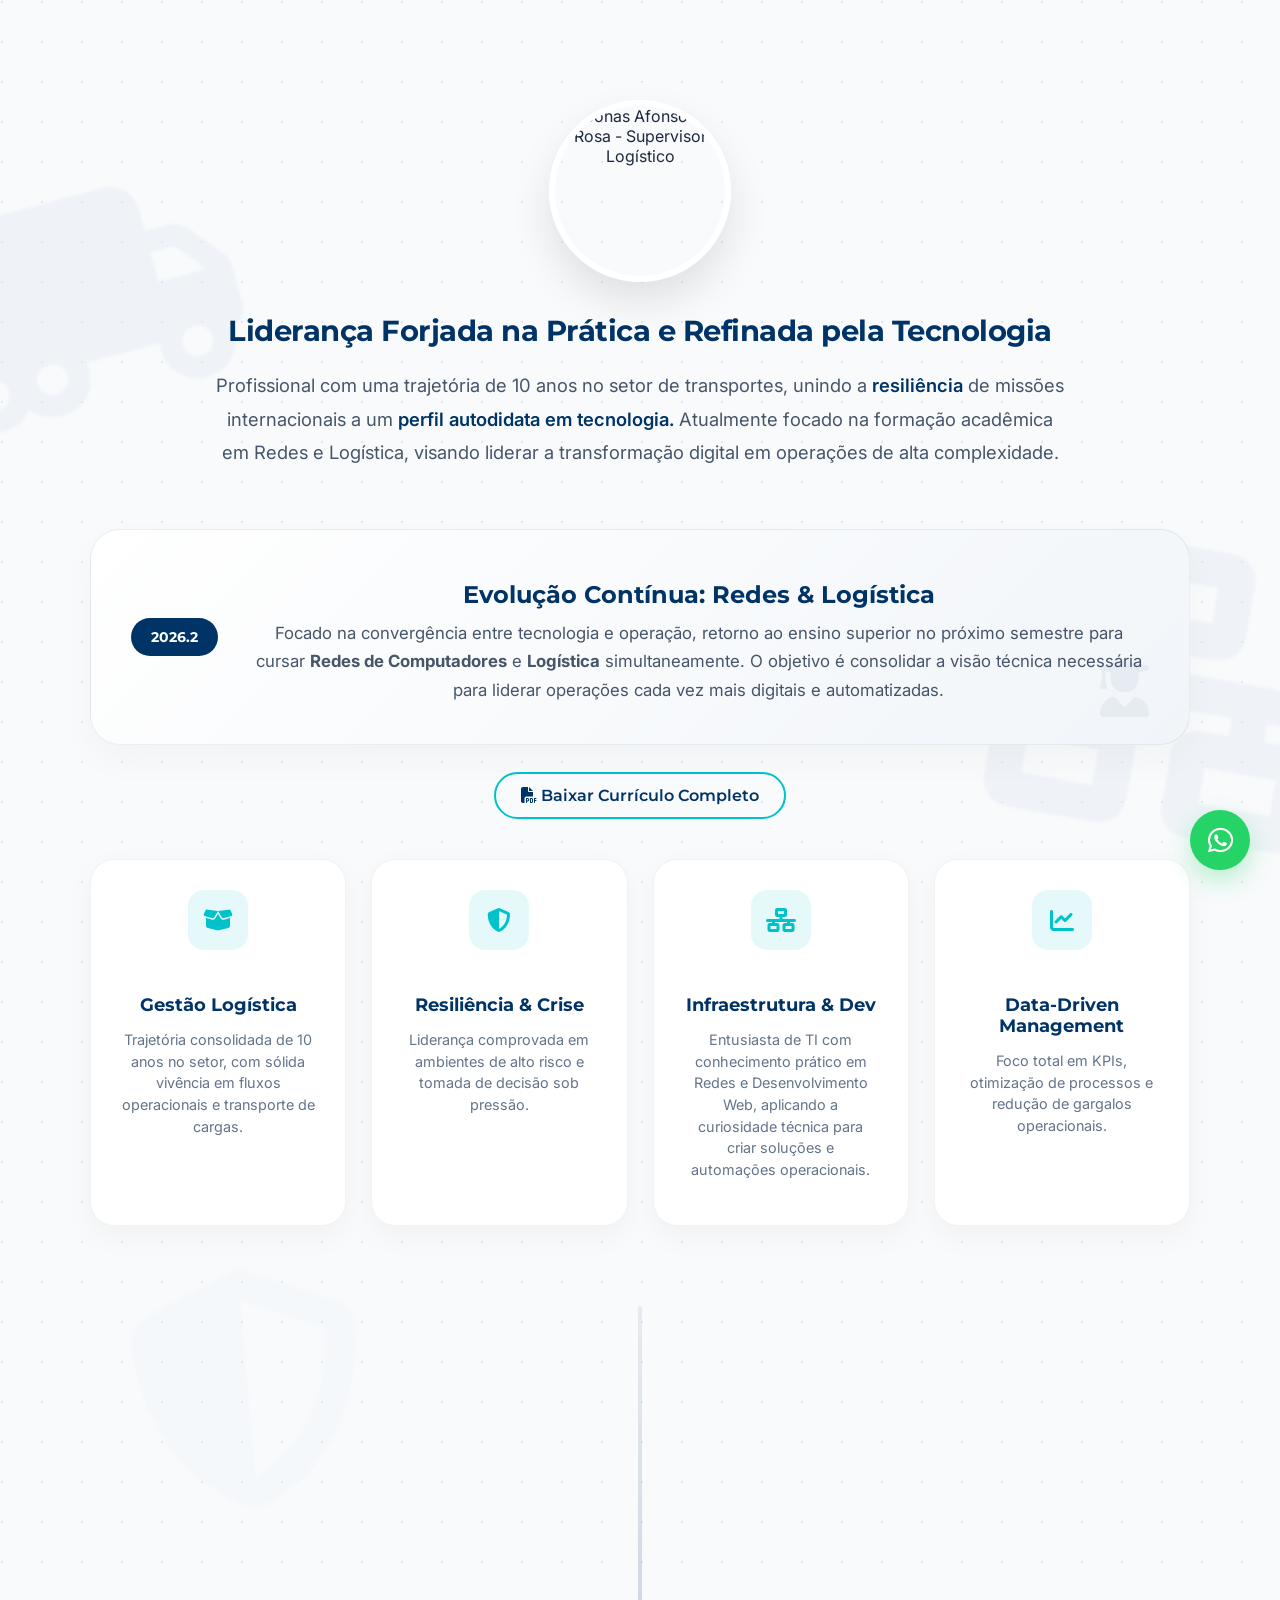
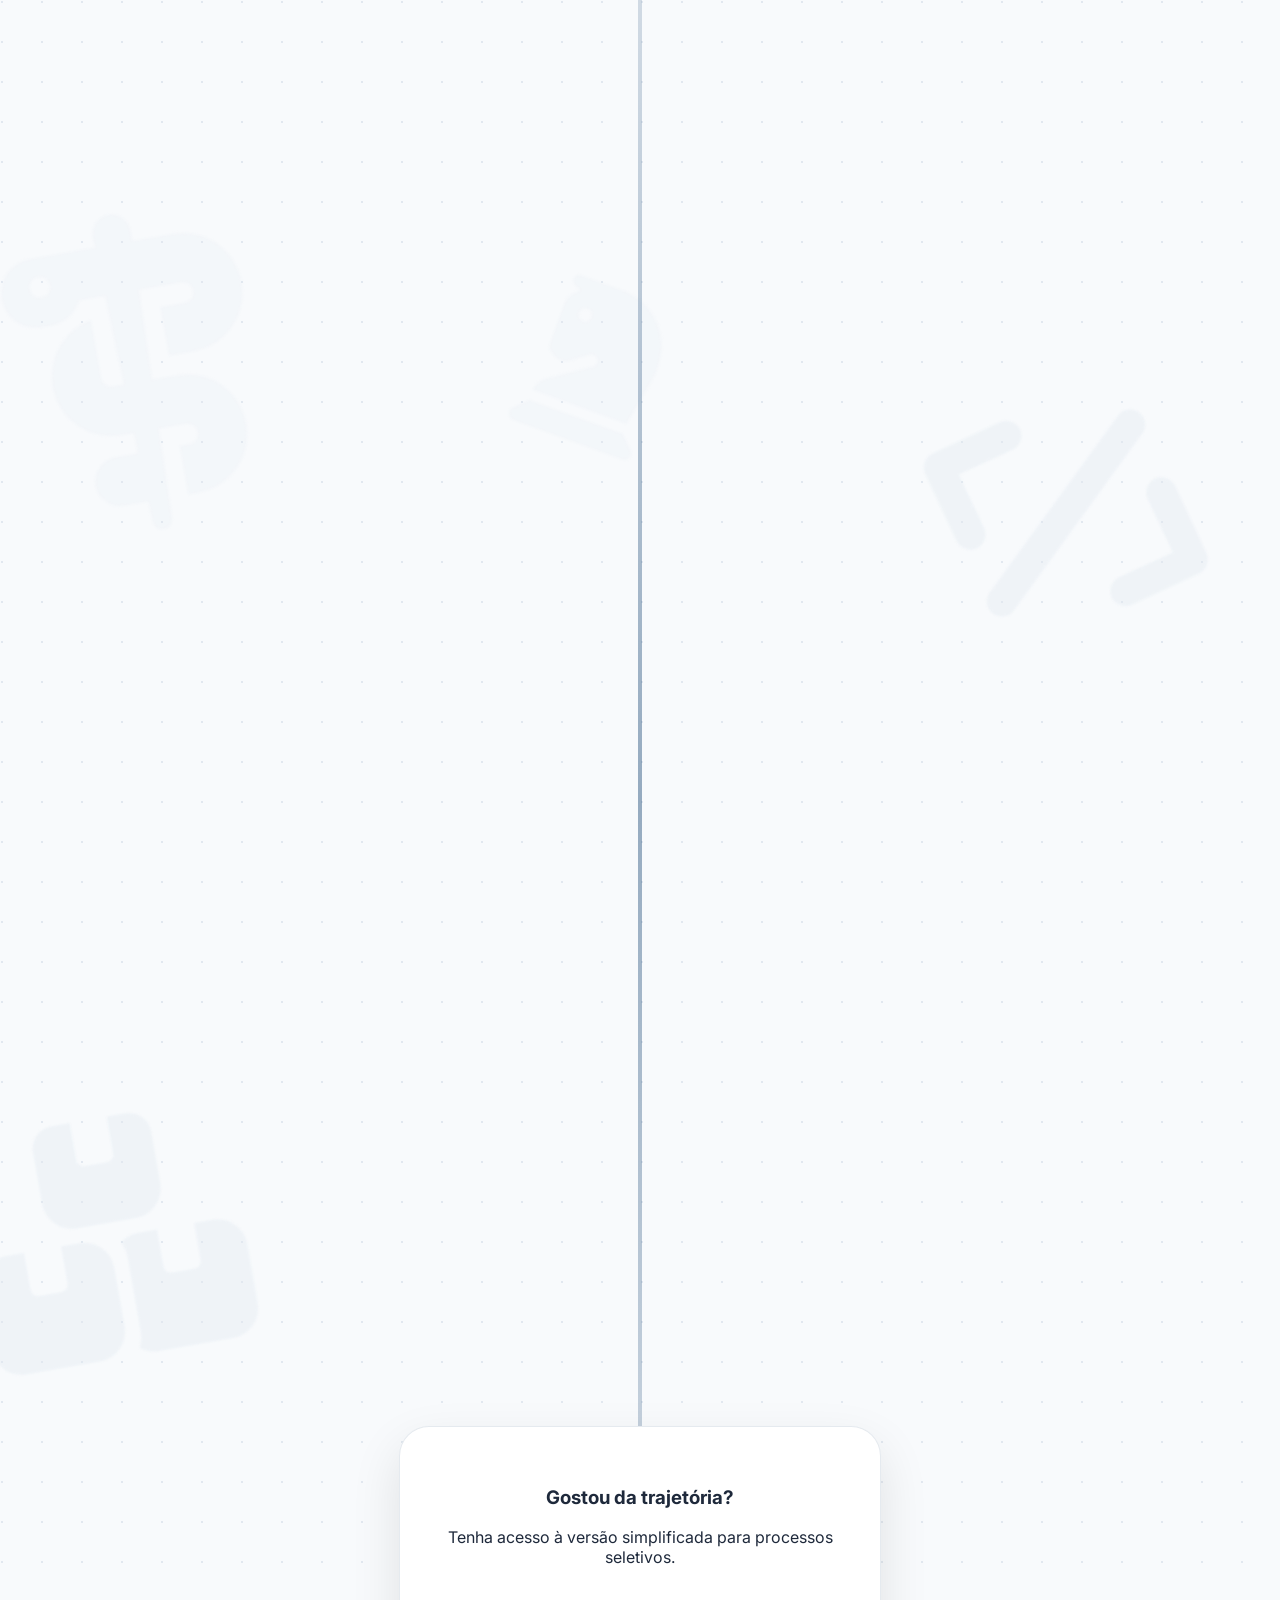
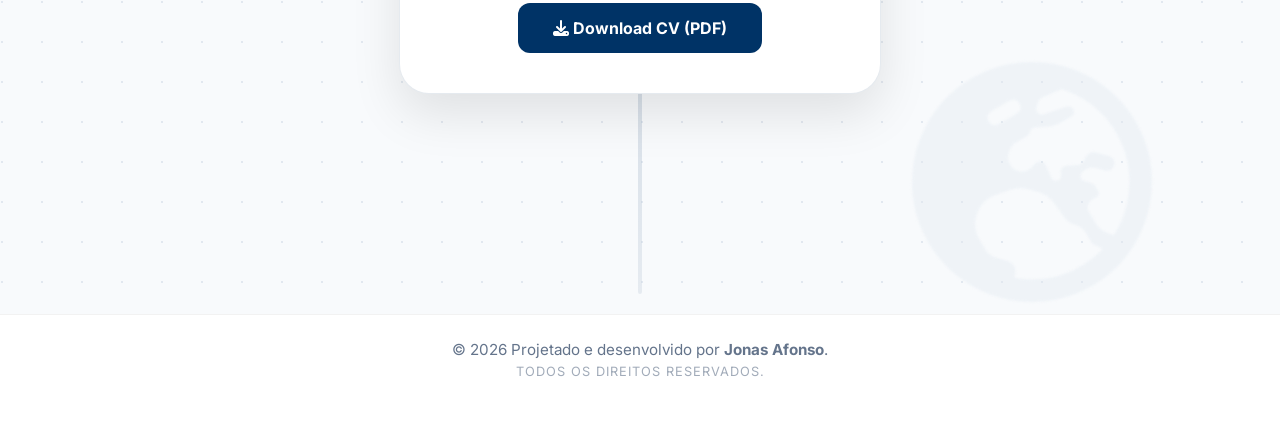
==== index.html @ b7427faa "Add files via upload" ====
<!doctype html>
<html lang="pt-br">
  <head>
    <meta charset="UTF-8" />
    <meta name="viewport" content="width=device-width, initial-scale=1.0" />
    <meta
      name="description"
      content="Jonas Afonso da Rosa - Supervisor Logístico com 10 anos de experiência, focado em tecnologia e resiliência operacional."
    />
    <meta
      name="keywords"
      content="Logística, Supervisor, Redes de Computadores, Resiliência, Santa Catarina"
    />

    <meta
      property="og:title"
      content="Jonas Afonso | Liderança & Estratégia Logística"
    />
    <meta
      property="og:description"
      content="Trajetória de 10 anos em operações complexas e tecnologia aplicada à logística."
    />
    <meta property="og:type" content="website" />
    <title>Jonas Afonso | Supervisor Logístico & Resiliência</title>

    <link rel="preconnect" href="https://fonts.googleapis.com" />
    <link rel="preconnect" href="https://fonts.gstatic.com" crossorigin />
    <link
      href="https://fonts.googleapis.com/css2?family=Inter:wght@300;400;600&family=Montserrat:wght@700;800&display=swap"
      rel="stylesheet"
    />

    <link
      rel="stylesheet"
      href="https://cdnjs.cloudflare.com/ajax/libs/font-awesome/6.4.0/css/all.min.css"
    />
    <link rel="stylesheet" href="style.css" />
    <script src="https://cdnjs.cloudflare.com/ajax/libs/gsap/3.12.2/gsap.min.js"></script>
    <script src="https://cdnjs.cloudflare.com/ajax/libs/gsap/3.12.2/ScrollTrigger.min.js"></script>
    <script src="https://unpkg.com/typewriter-effect@latest/dist/core.js"></script>
  </head>

  <body
    oncontextmenu="return false;"
    onselectstart="return false"
    ondragstart="return false;"
  >
    <div id="bg-overlay"></div>

    <div class="watermarks-container">
      <i class="fas fa-truck-moving wm-1"></i>
      <i class="fas fa-network-wired wm-2"></i>
      <i class="fas fa-shield-alt wm-3"></i>
      <i class="fas fa-code wm-4"></i>
      <i class="fas fa-boxes wm-5"></i>
      <i class="fas fa-globe-europe wm-6"></i>
      <i class="fas fa-staff-snake wm-7"></i>
      <i class="fas fa-chess-knight wm-8"></i>
    </div>

    <div class="container">
      <header>
        <div class="photo-circle">
          <img
            src="https://i.ibb.co/TBL00bvh/sua-foto.webp"
            alt="Jonas Afonso da Rosa - Supervisor Logístico"
          />
        </div>
        <h1 id="typewriter"></h1>
        <section class="bio-container">
          <h2 class="bio-title">
            Liderança Forjada na Prática e Refinada pela Tecnologia
          </h2>
          <p class="bio-text">
            Profissional com uma trajetória de 10 anos no setor de transportes,
            unindo a
            <strong>resiliência</strong> de missões internacionais a um
            <strong>perfil autodidata em tecnologia.</strong>
            Atualmente focado na formação acadêmica em Redes e Logística,
            visando liderar a transformação digital em operações de alta
            complexidade.
          </p>
        </section>

        <section class="academic-focus">
          <div class="academic-content">
            <div class="academic-badge">2026.2</div>
            <div class="academic-info">
              <h3>Evolução Contínua: Redes & Logística</h3>
              <p>
                Focado na convergência entre tecnologia e operação, retorno ao
                ensino superior no próximo semestre para cursar
                <strong>Redes de Computadores</strong> e
                <strong>Logística</strong> simultaneamente. O objetivo é
                consolidar a visão técnica necessária para liderar operações
                cada vez mais digitais e automatizadas.
              </p>
            </div>
            <div class="academic-icon">
              <i class="fas fa-user-graduate"></i>
            </div>
          </div>
        </section>

        <a href="curriculo.html" class="btn-cv-top" target="_blank">
          <i class="fas fa-file-pdf"></i> Baixar Currículo Completo
        </a>

        <section class="arsenal-container">
          <div class="arsenal-grid">
            <div class="arsenal-card">
              <div class="arsenal-icon"><i class="fas fa-box-open"></i></div>
              <div class="arsenal-info">
                <h4>Gestão Logística</h4>
                <p>
                  Trajetória consolidada de 10 anos no setor, com sólida
                  vivência em fluxos operacionais e transporte de cargas.
                </p>
              </div>
            </div>

            <div class="arsenal-card">
              <div class="arsenal-icon"><i class="fas fa-shield-alt"></i></div>
              <div class="arsenal-info">
                <h4>Resiliência & Crise</h4>
                <p>
                  Liderança comprovada em ambientes de alto risco e tomada de
                  decisão sob pressão.
                </p>
              </div>
            </div>

            <div class="arsenal-card">
              <div class="arsenal-icon">
                <i class="fas fa-network-wired"></i>
              </div>
              <div class="arsenal-info">
                <h4>Infraestrutura & Dev</h4>
                <p>
                  Entusiasta de TI com conhecimento prático em Redes e
                  Desenvolvimento Web, aplicando a curiosidade técnica para
                  criar soluções e automações operacionais.
                </p>
              </div>
            </div>

            <div class="arsenal-card">
              <div class="arsenal-icon"><i class="fas fa-chart-line"></i></div>
              <div class="arsenal-info">
                <h4>Data-Driven Management</h4>
                <p>
                  Foco total em KPIs, otimização de processos e redução de
                  gargalos operacionais.
                </p>
              </div>
            </div>
          </div>
        </section>
      </header>

      <div class="tree-container">
        <div class="trunk"></div>

        <div class="node-wrapper rodonaves-node">
          <div class="node node-right">
            <div class="branch-line"></div>
            <div class="content-box">
              <span class="date-badge">Out 2025 – Mar 2026</span>
              <h3 style="margin: 0; font-family: &quot;Montserrat&quot;">
                Rodonaves
              </h3>
              <p style="margin: 5px 0 0; color: #64748b">
                Supervisor Operacional
              </p>

              <div class="invasion-card inv-atividades">
                <i class="fas fa-chart-pie"></i>
                <strong>Atividades Estratégicas</strong>
                Gestão de fluxos logísticos e auditoria de KPIs de performance.
              </div>
              <div class="invasion-card inv-saida">
                <i class="fas fa-map-marker-alt"></i>
                <strong>Motivo da Saída</strong>
                Desalinhamento de cultura organizacional e divergência
                estratégica quanto à gestão de processos operacionais.
              </div>
              <div class="invasion-card inv-conhecimento">
                <i class="fas fa-shield-virus"></i>
                <strong>Expertise Adquirida</strong>
                Liderança de times em alta escala e resolução de gargalos.
              </div>
            </div>
          </div>
        </div>

        <div class="node-wrapper">
          <div class="node node-left tactical-node">
            <div class="branch-line"></div>
            <div class="content-box">
              <span class="date-badge" style="color: var(--ukraine-yellow)"
                >Missão Internacional 2024 – 2025</span
              >
              <h3 style="margin: 0; font-family: &quot;Montserrat&quot;">
                REPUBLIC OF UKRAINE
              </h3>
              <p style="margin: 5px 0 0; color: #cbd5e1">
                Combat Medic / Evacuation Lead
              </p>

              <div class="invasion-card inv-atividades">
                <i class="fas fa-ambulance"></i>
                <strong>Logística de Crise</strong>
                Gestão de transporte vital sob condições extremas de risco.
              </div>
              <div class="invasion-card inv-saida">
                <i class="fas fa-handshake"></i>
                <strong>Decisão Crítica</strong>
                Liderança comprovada em ambientes de incerteza absoluta.
              </div>
              <div class="invasion-card inv-conhecimento">
                <i class="fas fa-brain"></i>
                <strong>Resiliência Tática</strong>
                Foco imperturbável e execução precisa de planos de contingência.
              </div>
            </div>
          </div>
        </div>

        <div class="node-wrapper">
          <div class="node node-right">
            <div class="branch-line"></div>
            <div class="content-box">
              <span class="date-badge">Ago 2021 – Nov 2023</span>
              <h3 style="margin: 0; font-family: &quot;Montserrat&quot;">
                Fitlogística
              </h3>
              <p style="margin: 5px 0 0; color: #64748b">
                Encarregado Operacional (Promoção)
              </p>

              <div class="invasion-card inv-atividades">
                <i class="fas fa-users"></i>
                <strong>Gestão de Equipes</strong>
                Treinamento e auditoria de SLAs operacionais.
              </div>
              <div class="invasion-card inv-saida">
                <i class="fas fa-globe"></i>
                <strong>Motivação de Saída</strong>
                Início de projeto de voluntariado internacional.
              </div>
              <div class="invasion-card inv-conhecimento">
                <i class="fas fa-check-circle"></i>
                <strong>Qualidade</strong>
                Promoção por mérito e excelência no atendimento.
              </div>
            </div>
          </div>
        </div>

        <div class="node-wrapper">
          <div class="node node-left">
            <div class="branch-line"></div>
            <div class="content-box">
              <span class="date-badge">Set 2020 – Jun 2021</span>
              <h3 style="margin: 0; font-family: &quot;Montserrat&quot;">
                Plimor
              </h3>
              <p style="margin: 5px 0 0; color: #64748b">
                Assistente de Expedição
              </p>

              <div class="invasion-card inv-atividades">
                <i class="fas fa-shipping-fast"></i>
                <strong>Operação de Fluxo</strong>
                Suporte administrativo e controle rigoroso de distribuição de
                cargas.
              </div>
              <div class="invasion-card inv-saida">
                <i class="fas fa-arrow-up"></i>
                <strong>Motivação</strong>
                Busca de crescimento profissional e novas responsabilidades de
                liderança.
              </div>
              <div class="invasion-card inv-conhecimento">
                <i class="fas fa-map-marked-alt"></i>
                <strong>Conhecimento</strong>
                Agilidade no fluxo de saída de mercadorias e roteirização
                básica.
              </div>
            </div>
          </div>
        </div>

        <div class="node-wrapper">
          <div class="node node-right">
            <div class="branch-line"></div>
            <div class="content-box">
              <span class="date-badge">2014 – 2016</span>
              <h3 style="margin: 0; font-family: &quot;Montserrat&quot;">
                Tática Transportes
              </h3>
              <p style="margin: 5px 0 0; color: #64748b">
                Ajudante de Motorista
              </p>

              <div class="invasion-card inv-atividades">
                <i class="fas fa-truck-loading"></i>
                <strong>Base Operacional</strong>
                Carga, descarga e separação estratégica de materiais no pátio.
              </div>
              <div class="invasion-card inv-saida">
                <i class="fas fa-graduation-cap"></i>
                <strong>Evolução</strong>
                Início da trajetória para cargos administrativos e de gestão.
              </div>
              <div class="invasion-card inv-conhecimento">
                <i class="fas fa-warehouse"></i>
                <strong>Conhecimento</strong>
                Visão real do "chão de fábrica" e logística de ponta a ponta.
              </div>
            </div>
          </div>
        </div>

        <div class="final-checkpoint">
          <div class="checkpoint-card">
            <h3>Gostou da trajetória?</h3>
            <p>Tenha acesso à versão simplificada para processos seletivos.</p>
            <a href="curriculo.html" class="btn-cv-main" target="_blank">
              <i class="fas fa-download"></i> Download CV (PDF)
            </a>
          </div>
        </div>
      </div>
    </div>

    <footer class="site-footer">
      <div class="footer-content">
        <p>
          © 2026 Projetado e desenvolvido por <strong>Jonas Afonso</strong>.
        </p>
        <p class="copyright-notice">Todos os direitos reservados.</p>
      </div>
    </footer>

    <a href="https://wa.me/5548991590415" class="wa-button" target="_blank">
      <i class="fab fa-whatsapp"></i>
    </a>
    <script src="script.js"></script>
  </body>
</html>
---- style.css ----
:root {
  --primary: #003366;
  --accent: #00c2cb;
  --bg: #f8fafc;
  --text: #1e293b;
  --trunk-color: #cbd5e1;
  --ukraine-blue: #0057b7;
  --ukraine-yellow: #ffd700;
  --glass: rgba(255, 255, 255, 0.8);
  --glass-border: rgba(255, 255, 255, 0.3);
}

* {
    -webkit-user-select: none;  /* Chrome, Safari, Opera */
    -moz-user-select: none;     /* Firefox */
    -ms-user-select: none;      /* IE/Edge */
    user-select: none;          /* Padrão */
    -webkit-touch-callout: none; /* iOS Safari */
}

input, textarea {
    -webkit-user-select: text;
    user-select: text;
}

body {
  font-family: "Inter", sans-serif;
  user-select: none; 
  margin: 0;
  background: var(--bg);
  color: var(--text);
  overflow-x: hidden;
  background-image: radial-gradient(
    circle at 2px 2px,
    #e2e8f0 1px,
    transparent 0
  );
  background-size: 40px 40px;

}

#bg-overlay {
  position: fixed;
  top: 0;
  left: 0;
  width: 100%;
  height: 100%;
  background: rgba(15, 23, 42, 0);
  z-index: 5;
  pointer-events: none;
  transition: background 0.6s ease;
  backdrop-filter: blur(0px);
}

.container {
  max-width: 1200px;
  margin: 0 auto;
  padding: 20px;
  position: relative;
  z-index: 10;
}

/* HEADER PREMIUM */
header {
  text-align: center;
  padding: 80px 0 40px;
}

.photo-circle {
  width: 170px;
  height: 170px;
  border-radius: 50%;
  border: 6px solid #fff;
  margin: 0 auto 30px;
  overflow: hidden;
  box-shadow: 0 20px 40px rgba(0, 0, 0, 0.1);
  position: relative;
}

.photo-circle img {
  width: 100%;
  height: 100%;
  object-fit: cover;
}

h1 {
  font-family: "Montserrat", sans-serif;
  font-weight: 800;
  font-size: 2.8rem;
  letter-spacing: -1px;
}

/* ÁRVORE E TRONCO */
.tree-container {
  position: relative;
  padding: 100px 0;
}

.trunk {
  position: absolute;
  left: 50%;
  top: 0;
  bottom: 0;
  width: 4px;
  background: linear-gradient(
    to bottom,
    var(--trunk-color),
    var(--primary),
    var(--trunk-color)
  );
  transform: translateX(-50%);
  z-index: 1;
  border-radius: 10px;
  opacity: 0.4;
}

.node-wrapper {
  width: 100%;
  display: block;
  clear: both;
  position: relative;
  margin-bottom: 150px;
  /* Aumente para 250px para dar espaço às invasões */
  min-height: 180px;
  opacity: 0;
  transform: translateY(50px);
  transition: all 0.3s ease-out;
}

.node {
  width: 42%;
  position: relative;
  z-index: 20;
}

.node-left {
  float: left;
  text-align: right;
}

.node-right {
  float: right;
  text-align: left;
}

/* CAIXA DE CONTEÚDO PREMIUM */
.content-box {
  background: #fff;
  padding: 30px;
  border-radius: 20px;
  box-shadow: 0 10px 25px rgba(0, 0, 0, 0.03);
  cursor: pointer;
  transition: all 0.5s cubic-bezier(0.2, 1, 0.3, 1);
  border: 1px solid rgba(0, 0, 0, 0.05);
  position: relative;
  overflow: visible !important;
  z-index: 21;
}

.content-box::before {
  content: "";
  position: absolute;
  top: -1px;
  left: 7.5px;
  width: 97%;
  height: 6px;
  background: var(--primary);
  border-radius: 20px 20px 0 0;
  box-shadow: 0 -2px 12px rgba(8, 14, 87, 0.5);
}

.content-box:hover {
  transform: translateY(-10px) scale(1.02);
  z-index: 1001;
  box-shadow: 0 40px 80px rgba(0, 0, 0, 0.12);
}

/* GLASSMORPISM INVASION */
.invasion-card {
  position: absolute;
  background: rgba(255, 255, 255, 0.82);
  backdrop-filter: blur(15px);
  -webkit-backdrop-filter: blur(15px);
  padding: 22px;
  border-radius: 20px;
  width: 290px;
  box-shadow: 0 25px 50px rgba(0, 0, 0, 0.15);
  opacity: 0;
  pointer-events: none;
  transition: all 0.7s cubic-bezier(0.2, 1, 0.3, 1);
  z-index: 9999;
  border: 1px solid rgba(255, 255, 255, 0.4);
}

.invasion-card strong {
  color: var(--primary);
  display: block;
  margin-bottom: 4px;
}

.invasion-card i {
  color: var(--accent);
  font-size: 1.2rem;
  margin-bottom: 10px;
  display: block;
}

/* --- LADO DIREITO INVADE A ESQUERDA --- */
.node-right .inv-atividades {
  top: -150px;
  /* Sobe mais */
  right: 147%;
}

.node-right .inv-saida {
  top: 50%;
  transform: translateY(-50%) scale(0.9);
  right: 160%;
  /* O do meio pula um pouco mais longe (Efeito Leque) */
}

.node-right .inv-conhecimento {
  bottom: -150px;
  /* Desce mais */
  right: 147%;
}

/* --- LADO ESQUERDO INVADE A DIREITA (Ucrânia inclusa) --- */
.node-left .inv-atividades {
  top: -150px;
  left: 147%;
}

.node-left .inv-saida {
  top: 50%;
  transform: translateY(-50%) scale(0.9);
  left: 160%;
  /* Pula mais longe para não bater nos de cima/baixo */
}

.node-left .inv-conhecimento {
  bottom: -150px;
  left: 147%;
}

/* Ajustes exclusivos para o balão da Rodonaves */
.rodonaves-node .invasion-card {
  width: 320px;
  /* Aumentamos a largura para acomodar o texto mais longo */
  padding: 22px;
  /* Um pouco mais de respiro interno */
}

/* Aumentando o leque vertical para o texto não encavalar */
.rodonaves-node .node-right .inv-atividades {
  top: -160px;
  /* Jogamos mais para cima */
}

.rodonaves-node .node-right .inv-conhecimento {
  bottom: -160px;
  /* Jogamos mais para baixo */
}

/* Se o card do meio (saída) ainda estiver batendo nos outros, 
   podemos jogá-lo ainda mais para a esquerda */
.rodonaves-node .node-right .inv-saida {
  right: 155%;
}

/* Revelação suave ao passar o mouse */
.content-box:hover .invasion-card {
  opacity: 1;
  pointer-events: auto;
  /* Remova o transform: translateY(0) daqui! */
}

/* Mantém o card do meio centralizado no hover */
.content-box:hover .inv-saida {
  transform: translateY(-50%) scale(1);
}

/* Garante que os de cima e baixo apenas ganhem escala */
.content-box:hover .inv-atividades,
.content-box:hover .inv-conhecimento {
  transform: scale(1);
}

.node-right .content-box:hover .inv-saida {
  transform: translateY(-50%) scale(1);
}

.node-left .content-box:hover .inv-saida {
  transform: translateY(-50%) scale(1);
}

/* ESTILO UCRÂNIA (DARK PREMIUM) */
.tactical-node .content-box {
  background: #0f172a;
  color: #f1f5f9;
  border: 1px solid rgba(255, 255, 255, 0.1);
  position: relative;
  overflow: visible !important;
}

.tactical-node .content-box::before {
  top: -1px;
  left: 7.5px;
  width: 97%;
  background: var(--ukraine-blue);
}

.tactical-node .content-box::after {
  content: "";
  position: absolute;
  bottom: -1px;
  left: 7.5px;
  width: 97%;
  height: 5px;
  background: var(--ukraine-yellow);
  border-radius: 0 0 30px 30px;
  z-index: 1;
}

.tactical-node .content-box {
  background: #0f172a;
  /* Azul marinho quase preto, mais moderno */
  color: #f1f5f9;
  box-shadow: 0 10px 30px rgba(0, 0, 0, 0.2);
}

/* 1. Card de Invasão da Ucrânia (Escuro e Legível) */
.tactical-node .invasion-card {
  background: rgba(15, 23, 42, 0.95);
  /* Fundo escuro profundo com transparência */
  backdrop-filter: blur(15px);
  border: 1px solid rgba(255, 255, 255, 0.1);
  border-left: 5px solid #ffd700;
  /* Linha amarela de destaque */
  color: #f8fafc;
  box-shadow: 0 20px 40px rgba(0, 0, 0, 0.5);
}

/* 2. Ícones e Títulos dentro do Card Tático */
.tactical-node .invasion-card strong {
  color: #ffd700;
  /* Amarelo apenas para os títulos (destaque máximo) */
  font-size: 1rem;
  display: block;
  margin-bottom: 6px;
  letter-spacing: 0.5px;
}

.tactical-node .invasion-card i {
  color: #0057b7;
  /* Ícones em Azul */
  width: 555px;
  height: 16px;
  display: flex;
  align-items: center;
  justify-content: center;
  border-radius: 8px;
  margin-bottom: 12px;
}

/* 4. Texto de Descrição */
.tactical-node .invasion-card span,
.tactical-node .invasion-card p {
  color: rgba(241, 245, 249, 0.85);
  /* Branco suave para não cansar a leitura */
  font-weight: 300;
  line-height: 1.6;
}

.date-badge {
  font-size: 0.75rem;
  font-weight: 700;
  color: var(--accent);
  text-transform: uppercase;
  letter-spacing: 1px;
  margin-bottom: 8px;
  display: block;
}

.wa-button {
  position: fixed;
  bottom: 30px;
  right: 30px;
  background: #25d366;
  color: white;
  width: 60px;
  height: 60px;
  border-radius: 50%;
  display: flex;
  align-items: center;
  justify-content: center;
  font-size: 1.8rem;
  box-shadow: 0 10px 25px rgba(37, 211, 102, 0.3);
  transition: 0.3s;
  z-index: 2000;
  text-decoration: none;
}

.wa-button:hover {
  transform: scale(1.1);
}

@media (max-width: 900px) {
  .trunk {
    left: 20px;
  }

  .node {
    width: 85% !important;
    float: right !important;
  }

  .invasion-card {
    position: relative !important;
    width: 100% !important;
    left: 0 !important;
    right: 0 !important;
    top: 0 !important;
    transform: none !important;
    opacity: 1 !important;
    display: none;
    margin-top: 15px;
  }

  .content-box:hover .invasion-card {
    display: block;
  }
}

.arsenal-container {
  max-width: 1100px;
  margin: 40px auto;
  padding: 0 20px;
}

.arsenal-grid {
  display: grid;
  grid-template-columns: repeat(auto-fit, minmax(240px, 1fr));
  gap: 25px;
}

.arsenal-card {
  background: #ffffff;
  padding: 30px;
  border-radius: 24px;
  display: flex;
  flex-direction: column;
  align-items: center;
  text-align: center;
  box-shadow: 0 10px 30px rgba(0, 0, 0, 0.04);
  border: 1px solid rgba(0, 0, 0, 0.05);
  transition:
    transform 0.3s ease,
    box-shadow 0.3s ease;
}

.arsenal-card:hover {
  transform: translateY(-5px);
  box-shadow: 0 20px 40px rgba(0, 51, 102, 0.08);
  border-color: var(--accent);
}

.arsenal-icon {
  width: 60px;
  height: 60px;
  background: rgba(0, 194, 203, 0.1);
  color: var(--accent);
  border-radius: 16px;
  display: flex;
  align-items: center;
  justify-content: center;
  font-size: 1.5rem;
  margin-bottom: 20px;
}

.arsenal-info h4 {
  font-family: "Montserrat", sans-serif;
  font-size: 1.1rem;
  margin-bottom: 10px;
  color: var(--primary);
}

.arsenal-info p {
  font-size: 0.9rem;
  color: #64748b;
  line-height: 1.5;
}

/* Ajuste para Mobile */
@media (max-width: 768px) {
  .arsenal-grid {
    grid-template-columns: 1fr;
  }
}

.bio-container {
  max-width: 850px;
  margin: 0 auto 60px;
  text-align: center;
  padding: 0 20px;
}

.bio-title {
  font-family: "Montserrat", sans-serif;
  font-weight: 700;
  font-size: 1.8rem;
  color: var(--primary);
  margin-bottom: 20px;
  letter-spacing: -0.5px;
  line-height: 1.3;
}

.bio-text {
  font-family: "Inter", sans-serif;
  font-size: 1.15rem;
  color: #475569;
  line-height: 1.8;
  font-weight: 400;
}

.bio-text strong {
  color: var(--primary);
  font-weight: 600;
}

/* Ajuste para ecrãs menores */
@media (max-width: 768px) {
  .bio-title {
    font-size: 1.5rem;
  }

  .bio-text {
    font-size: 1.05rem;
  }
}

/* No seu style.css, procure e ajuste: */
.watermarks-container {
  position: absolute;
  top: 0;
  left: 0;
  width: 100%;
  bottom: 0;
  /* Isso força o container a ir até o final do body */
  pointer-events: none;
  z-index: 0;
  /* Fica atrás da árvore e dos cards */
  overflow: hidden;
}

.watermarks-container i {
  position: absolute;
  color: rgba(226, 232, 240, 0.4);
  /* Cinza claríssimo, quase transparente */
  font-size: 15rem;
  /* Ícones gigantes */
  filter: blur(1px);
  /* Leve desfoque para profundidade */
  user-select: none;
}

/* Posicionamento Estratégico */

/* Logística no Topo */
.wm-1 {
  top: 5%;
  left: -5%;
  transform: rotate(-15deg);
}

/* Tecnologia perto do Arsenal */
.wm-2 {
  top: 15%;
  right: -5%;
  transform: rotate(10deg);
  font-size: 18rem !important;
}

/* Resiliência perto da Ucrânia */
.wm-3 {
  top: 35%;
  left: 10%;
  transform: rotate(-5deg);
  opacity: 0.3;
}

/* Programação/Dev mais abaixo */
.wm-4 {
  top: 55%;
  right: 5%;
  transform: rotate(20deg);
}

/* Armazém/Logística */
.wm-5 {
  top: 75%;
  left: -2%;
  transform: rotate(-10deg);
}

/* Visão Global/Internacional na base */
.wm-6 {
  top: 90%;
  right: 10%;
  transform: rotate(15deg);
}

/* Ícone de Medicina/Cuidados (Perto da Ucrânia) */
.wm-7 {
  top: 50%;
  /* Ajuste essa % para bater com o card da Ucrânia no seu scroll */
  right: 80%;
  transform: rotate(-10deg);
  font-size: 20rem !important;
  opacity: 0.5;
  /* Deixe bem sutil para não brigar com o card escuro */
}

/* Ícone de Estratégia (Perto da base da árvore) */
.wm-8 {
  top: 52%;
  left: 41%;
  transform: rotate(20deg);
  font-size: 10rem !important;
  opacity: 0.5;
}

/* Ajuste para não aparecer no Mobile e poluir a tela pequena */
@media (max-width: 768px) {
  .watermarks-container {
    display: none;
  }
}

/* Garante que o body seja a referência de altura */
body {
  position: relative;
  min-height: 100vh;
}

.academic-focus {
  max-width: 1100px;
  margin: 60px auto;
  padding: 0 20px;
  margin-top: 20px;
  /* Reduz um pouco o topo já que a Bio já tem margem */
  margin-bottom: 40px;
  /* Dá um respiro maior antes de entrar nos cards do Arsenal */
}

.academic-content {
  background: linear-gradient(135deg, #ffffff 0%, #f1f5f9 100%);
  border-radius: 30px;
  padding: 40px;
  display: flex;
  align-items: center;
  gap: 30px;
  border: 1px solid rgba(0, 51, 102, 0.08);
  position: relative;
  box-shadow: 0 15px 35px rgba(0, 0, 0, 0.03);
}

.academic-badge {
  background: var(--primary);
  color: white;
  padding: 10px 20px;
  border-radius: 50px;
  font-weight: 700;
  font-size: 0.9rem;
  font-family: "Montserrat", sans-serif;
}

.academic-info h3 {
  font-family: "Montserrat", sans-serif;
  color: var(--primary);
  font-size: 1.5rem;
  margin: 10px 0;
}

.academic-info p {
  color: #475569;
  line-height: 1.7;
  font-size: 1.05rem;
  margin: 0;
}

.academic-icon {
  font-size: 3.5rem;
  color: rgba(0, 51, 102, 0.05);
  /* Ícone gigante e sutil ao fundo do card */
  position: absolute;
  right: 40px;
  bottom: 20px;
}

/* Responsividade */
@media (max-width: 768px) {
  .academic-content {
    flex-direction: column;
    text-align: center;
    padding: 30px;
  }

  .academic-icon {
    display: none;
  }
}

/* --- O CONSERTO DOS GALHOS --- */

.branch-line {
  position: absolute;
  top: 55px;
  /* Ajustei para alinhar melhor com o título */
  height: 2px;
  background: var(--trunk-color);
  z-index: 5;
  /* Aumentamos para ficar ACIMA do fundo do card, mas abaixo do texto */
  width: 95px;
  pointer-events: none;
  /* Garante que a linha não atrapalhe o clique/hover */
}

/* Ajuste de posição para os dois lados */
.node-left .branch-line {
  right: -95px;
  /* Reduzi para 30px para garantir que ela "fure" o card e toque o tronco */
}

.node-right .branch-line {
  left: -95px;
}

/* Alinhamento da bolinha na ponta do galho */
.node-left .branch-line::after {
  right: -6px;
}

.node-right .branch-line::after {
  left: -6px;
}

/* Força a visibilidade das linhas em todos os wrappers */
.node-wrapper,
.node,
.content-box {
  overflow: visible !important;
}

.btn-cv-top {
  margin-top: -150px;
  padding: 12px 25px;
  background: transparent;
  border: 2px solid var(--accent);
  color: var(--primary);
  text-decoration: none;
  border-radius: 50px;
  font-family: "Montserrat", sans-serif;
  font-weight: 600;
  transition: all 0.3s ease;
  display: inline-block;
}

.btn-cv-top:hover {
  background: var(--accent);
  color: var(--bg);
  box-shadow: 0 0 20px rgba(0, 194, 203, 0.5);
}

.final-checkpoint {
  display: flex;
  justify-content: center;
  margin-top: -150px;
  /* Faz ele "encaixar" no final do tronco */
  padding-bottom: 100px;
  position: relative;
  z-index: 20;
}

.checkpoint-card {
  background: white;
  margin-top: 120px;
  padding: 40px;
  border-radius: 30px;
  text-align: center;
  box-shadow: 0 20px 50px rgba(0, 0, 0, 0.1);
  border: 1px solid rgba(0, 51, 102, 0.1);
  max-width: 400px;
}

.btn-cv-main {
  display: inline-block;
  margin-top: 20px;
  padding: 15px 35px;
  background: var(--primary);
  color: white;
  text-decoration: none;
  border-radius: 12px;
  font-weight: 700;
  transition: transform 0.3s ease;
}

.btn-cv-main:hover {
  transform: scale(1.05);
  background: #004080;
}

/* --- FOOTER AUTORAL --- */
.site-footer {
    text-align: center;
    padding: 20px 0 40px;
    background: #fff;
    border-top: 1px solid rgba(0, 0, 0, 0.05);
    position: relative;
    z-index: 10;
}

.footer-content p {
    font-family: 'Inter', sans-serif;
    font-size: 0.95rem;
    color: #64748b;
    margin: 5px 0;
}

.footer-content i {
    color: var(--accent);
    margin: 0 4px;
}

.copyright-notice {
    font-size: 0.8rem !important;
    opacity: 0.6;
    text-transform: uppercase;
    letter-spacing: 1px;
}

/* Garante que o botão de WA não cubra o texto em telas pequenas */
@media (max-width: 768px) {
    .site-footer {
        padding-bottom: 100px; 
    }
}
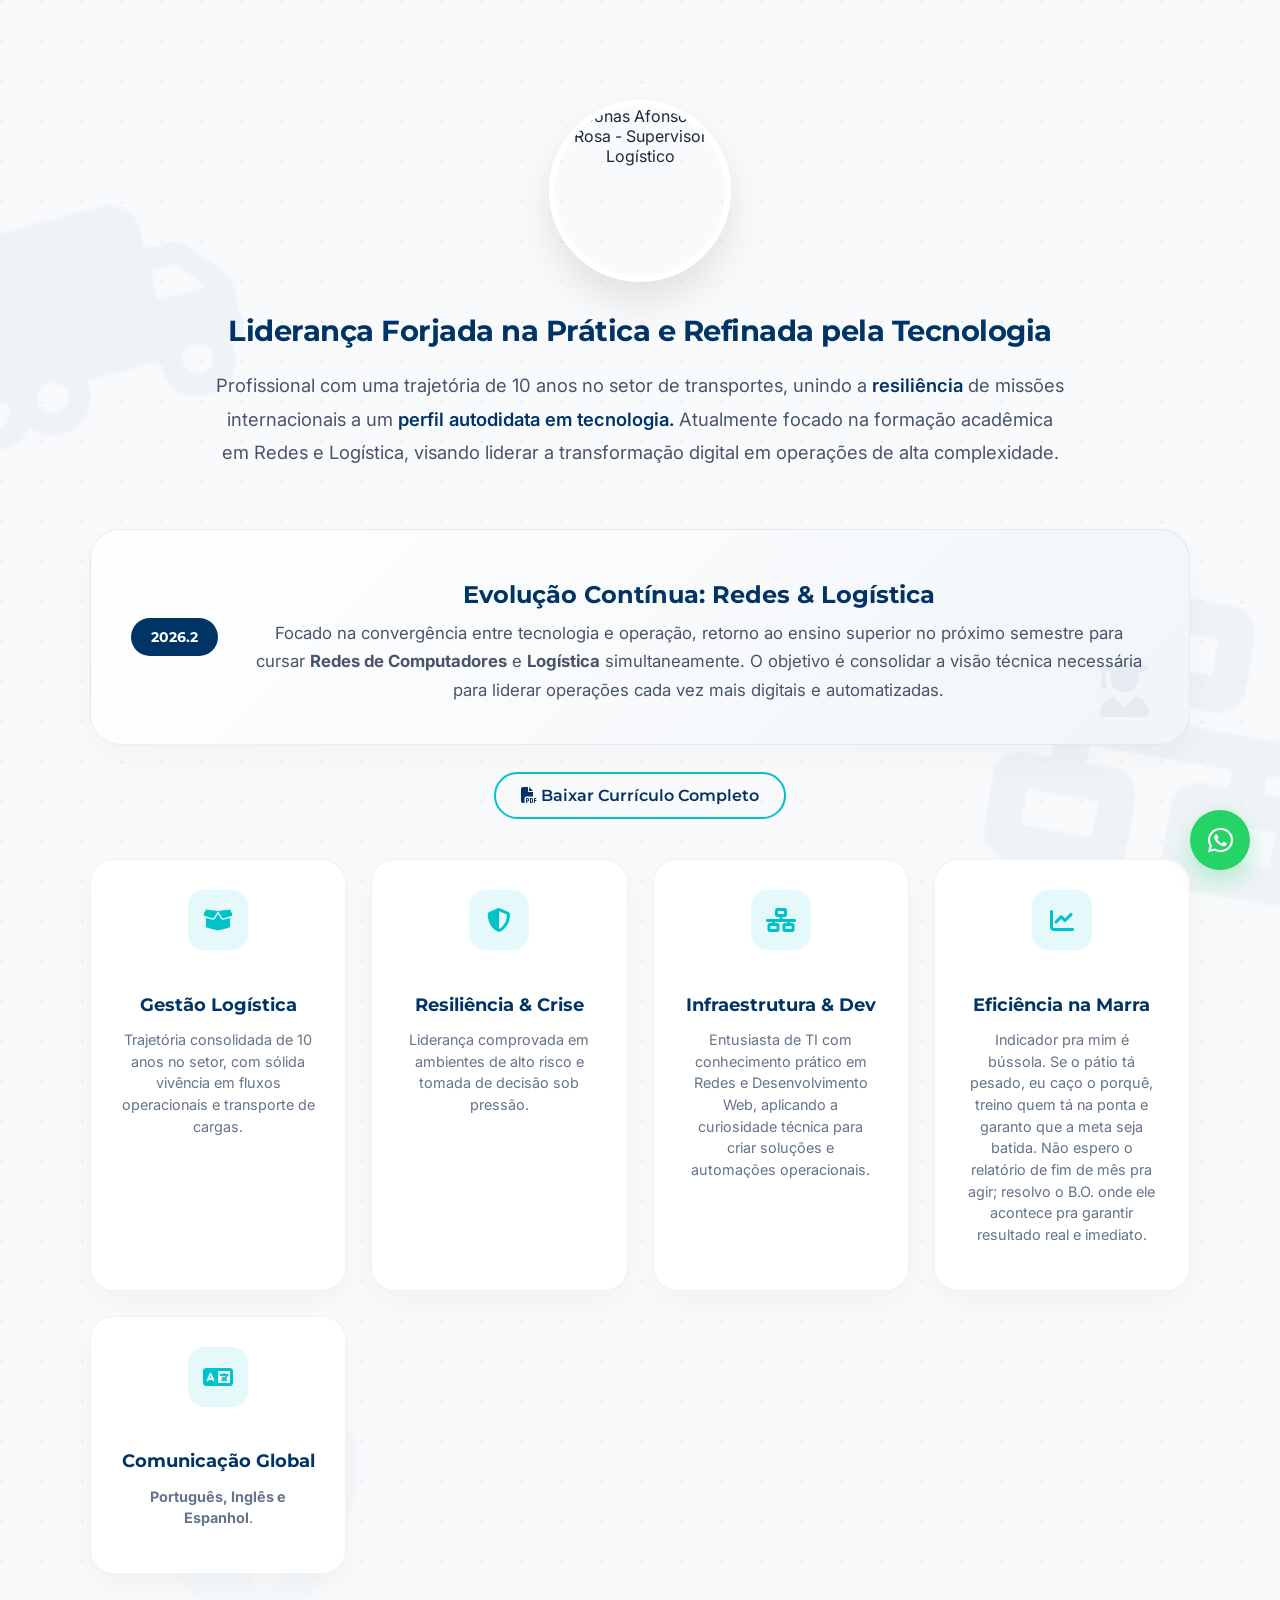
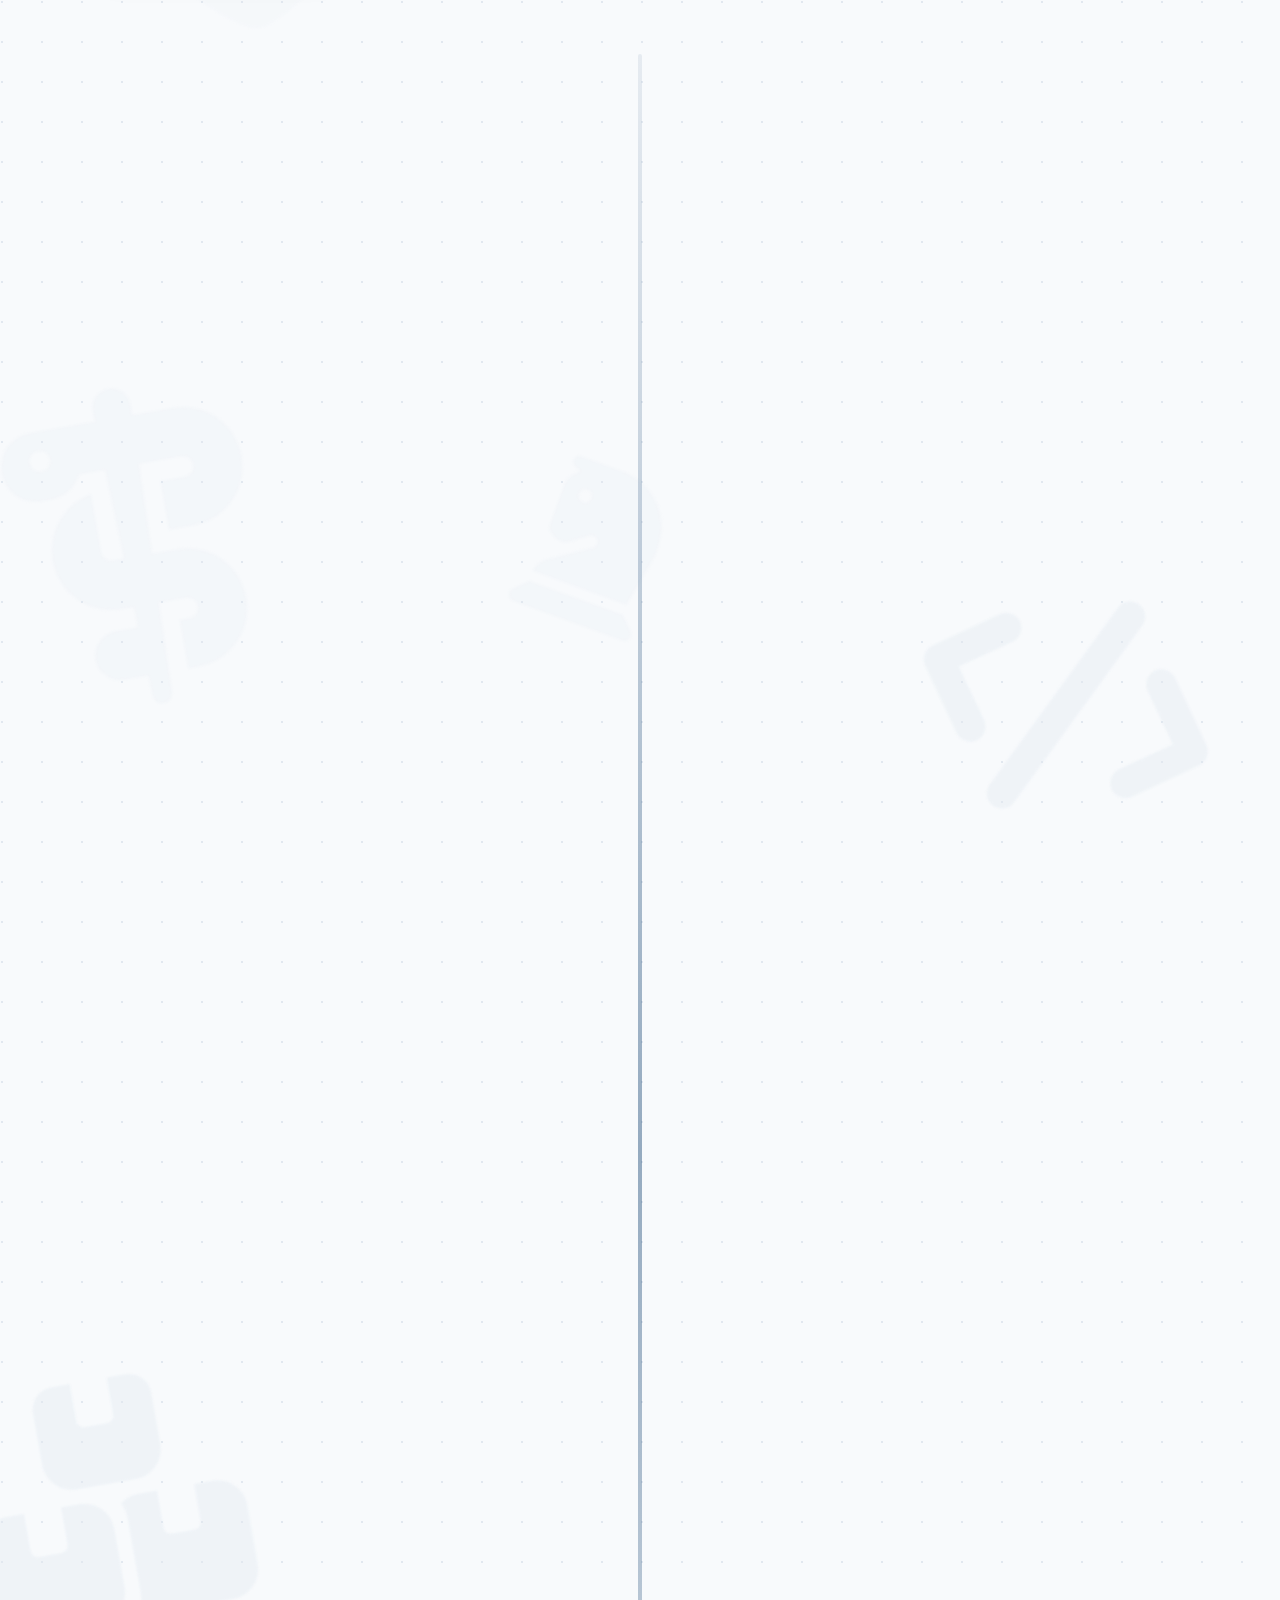
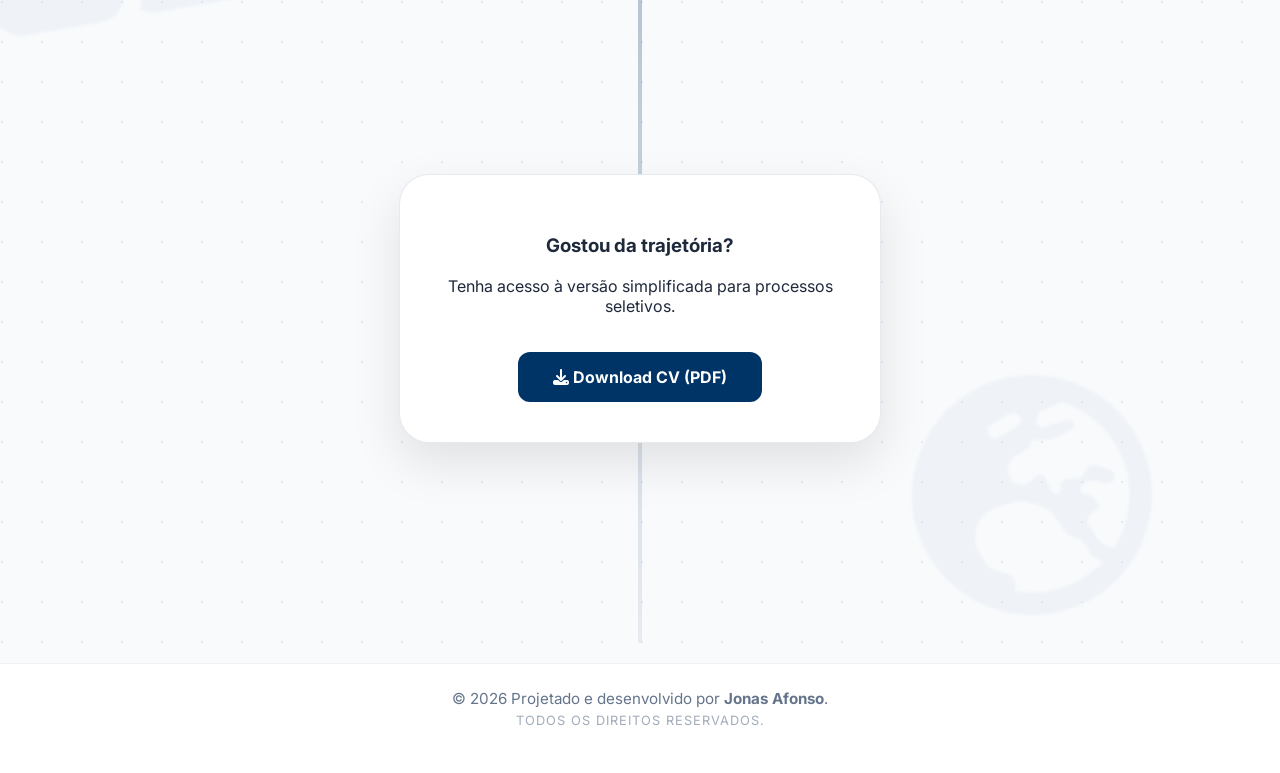
==== commit c527eb58: "Update index.html" ====
--- a/index.html
+++ b/index.html
@@ -1,351 +1,337 @@
 <!doctype html>
 <html lang="pt-br">
-  <head>
-    <meta charset="UTF-8" />
-    <meta name="viewport" content="width=device-width, initial-scale=1.0" />
-    <meta
-      name="description"
-      content="Jonas Afonso da Rosa - Supervisor Logístico com 10 anos de experiência, focado em tecnologia e resiliência operacional."
-    />
-    <meta
-      name="keywords"
-      content="Logística, Supervisor, Redes de Computadores, Resiliência, Santa Catarina"
-    />
-
-    <meta
-      property="og:title"
-      content="Jonas Afonso | Liderança & Estratégia Logística"
-    />
-    <meta
-      property="og:description"
-      content="Trajetória de 10 anos em operações complexas e tecnologia aplicada à logística."
-    />
-    <meta property="og:type" content="website" />
-    <title>Jonas Afonso | Supervisor Logístico & Resiliência</title>
-
-    <link rel="preconnect" href="https://fonts.googleapis.com" />
-    <link rel="preconnect" href="https://fonts.gstatic.com" crossorigin />
-    <link
-      href="https://fonts.googleapis.com/css2?family=Inter:wght@300;400;600&family=Montserrat:wght@700;800&display=swap"
-      rel="stylesheet"
-    />
-
-    <link
-      rel="stylesheet"
-      href="https://cdnjs.cloudflare.com/ajax/libs/font-awesome/6.4.0/css/all.min.css"
-    />
-    <link rel="stylesheet" href="style.css" />
-    <script src="https://cdnjs.cloudflare.com/ajax/libs/gsap/3.12.2/gsap.min.js"></script>
-    <script src="https://cdnjs.cloudflare.com/ajax/libs/gsap/3.12.2/ScrollTrigger.min.js"></script>
-    <script src="https://unpkg.com/typewriter-effect@latest/dist/core.js"></script>
-  </head>
-
-  <body
-    oncontextmenu="return false;"
-    onselectstart="return false"
-    ondragstart="return false;"
-  >
-    <div id="bg-overlay"></div>
-
-    <div class="watermarks-container">
-      <i class="fas fa-truck-moving wm-1"></i>
-      <i class="fas fa-network-wired wm-2"></i>
-      <i class="fas fa-shield-alt wm-3"></i>
-      <i class="fas fa-code wm-4"></i>
-      <i class="fas fa-boxes wm-5"></i>
-      <i class="fas fa-globe-europe wm-6"></i>
-      <i class="fas fa-staff-snake wm-7"></i>
-      <i class="fas fa-chess-knight wm-8"></i>
-    </div>
-
-    <div class="container">
-      <header>
-        <div class="photo-circle">
-          <img
-            src="https://i.ibb.co/TBL00bvh/sua-foto.webp"
-            alt="Jonas Afonso da Rosa - Supervisor Logístico"
-          />
-        </div>
-        <h1 id="typewriter"></h1>
-        <section class="bio-container">
-          <h2 class="bio-title">
-            Liderança Forjada na Prática e Refinada pela Tecnologia
-          </h2>
-          <p class="bio-text">
-            Profissional com uma trajetória de 10 anos no setor de transportes,
-            unindo a
-            <strong>resiliência</strong> de missões internacionais a um
-            <strong>perfil autodidata em tecnologia.</strong>
-            Atualmente focado na formação acadêmica em Redes e Logística,
-            visando liderar a transformação digital em operações de alta
-            complexidade.
-          </p>
-        </section>
-
-        <section class="academic-focus">
-          <div class="academic-content">
-            <div class="academic-badge">2026.2</div>
-            <div class="academic-info">
-              <h3>Evolução Contínua: Redes & Logística</h3>
+
+<head>
+  <meta charset="UTF-8" />
+  <meta name="viewport" content="width=device-width, initial-scale=1.0" />
+  <meta name="description"
+    content="Jonas Afonso da Rosa - Supervisor Logístico com 10 anos de experiência, focado em tecnologia e resiliência operacional." />
+  <meta name="keywords" content="Logística, Supervisor, Redes de Computadores, Resiliência, Santa Catarina" />
+
+  <meta property="og:title" content="Jonas Afonso | Liderança & Estratégia Logística" />
+  <meta property="og:description"
+    content="Trajetória de 10 anos em operações complexas e tecnologia aplicada à logística." />
+  <meta property="og:type" content="website" />
+  <title>Jonas Afonso | Supervisor Logístico & Resiliência</title>
+
+  <link rel="preconnect" href="https://fonts.googleapis.com" />
+  <link rel="preconnect" href="https://fonts.gstatic.com" crossorigin />
+  <link
+    href="https://fonts.googleapis.com/css2?family=Inter:wght@300;400;600&family=Montserrat:wght@700;800&display=swap"
+    rel="stylesheet" />
+
+  <link rel="stylesheet" href="https://cdnjs.cloudflare.com/ajax/libs/font-awesome/6.4.0/css/all.min.css" />
+  <link rel="stylesheet" href="style.css" />
+  <script src="https://cdnjs.cloudflare.com/ajax/libs/gsap/3.12.2/gsap.min.js"></script>
+  <script src="https://cdnjs.cloudflare.com/ajax/libs/gsap/3.12.2/ScrollTrigger.min.js"></script>
+  <script src="https://unpkg.com/typewriter-effect@latest/dist/core.js"></script>
+</head>
+
+<body oncontextmenu="return false;" onselectstart="return false" ondragstart="return false;">
+  <div id="bg-overlay"></div>
+
+  <div class="watermarks-container">
+    <i class="fas fa-truck-moving wm-1"></i>
+    <i class="fas fa-network-wired wm-2"></i>
+    <i class="fas fa-shield-alt wm-3"></i>
+    <i class="fas fa-code wm-4"></i>
+    <i class="fas fa-boxes wm-5"></i>
+    <i class="fas fa-globe-europe wm-6"></i>
+    <i class="fas fa-staff-snake wm-7"></i>
+    <i class="fas fa-chess-knight wm-8"></i>
+  </div>
+
+  <div class="container">
+    <header>
+      <div class="photo-circle">
+        <img src="https://i.ibb.co/TBL00bvh/sua-foto.webp" alt="Jonas Afonso da Rosa - Supervisor Logístico" />
+      </div>
+      <h1 id="typewriter"></h1>
+      <section class="bio-container">
+        <h2 class="bio-title">
+          Liderança Forjada na Prática e Refinada pela Tecnologia
+        </h2>
+        <p class="bio-text">
+          Profissional com uma trajetória de 10 anos no setor de transportes,
+          unindo a
+          <strong>resiliência</strong> de missões internacionais a um
+          <strong>perfil autodidata em tecnologia.</strong>
+          Atualmente focado na formação acadêmica em Redes e Logística,
+          visando liderar a transformação digital em operações de alta
+          complexidade.
+        </p>
+      </section>
+
+      <section class="academic-focus">
+        <div class="academic-content">
+          <div class="academic-badge">2026.2</div>
+          <div class="academic-info">
+            <h3>Evolução Contínua: Redes & Logística</h3>
+            <p>
+              Focado na convergência entre tecnologia e operação, retorno ao
+              ensino superior no próximo semestre para cursar
+              <strong>Redes de Computadores</strong> e
+              <strong>Logística</strong> simultaneamente. O objetivo é
+              consolidar a visão técnica necessária para liderar operações
+              cada vez mais digitais e automatizadas.
+            </p>
+          </div>
+          <div class="academic-icon">
+            <i class="fas fa-user-graduate"></i>
+          </div>
+        </div>
+      </section>
+
+      <a href="curriculo.html" class="btn-cv-top" target="_blank">
+        <i class="fas fa-file-pdf"></i> Baixar Currículo Completo
+      </a>
+
+      <section class="arsenal-container">
+        <div class="arsenal-grid">
+          <div class="arsenal-card">
+            <div class="arsenal-icon"><i class="fas fa-box-open"></i></div>
+            <div class="arsenal-info">
+              <h4>Gestão Logística</h4>
               <p>
-                Focado na convergência entre tecnologia e operação, retorno ao
-                ensino superior no próximo semestre para cursar
-                <strong>Redes de Computadores</strong> e
-                <strong>Logística</strong> simultaneamente. O objetivo é
-                consolidar a visão técnica necessária para liderar operações
-                cada vez mais digitais e automatizadas.
+                Trajetória consolidada de 10 anos no setor, com sólida
+                vivência em fluxos operacionais e transporte de cargas.
               </p>
             </div>
-            <div class="academic-icon">
-              <i class="fas fa-user-graduate"></i>
+          </div>
+
+          <div class="arsenal-card">
+            <div class="arsenal-icon"><i class="fas fa-shield-alt"></i></div>
+            <div class="arsenal-info">
+              <h4>Resiliência & Crise</h4>
+              <p>
+                Liderança comprovada em ambientes de alto risco e tomada de
+                decisão sob pressão.
+              </p>
             </div>
           </div>
-        </section>
-
-        <a href="curriculo.html" class="btn-cv-top" target="_blank">
-          <i class="fas fa-file-pdf"></i> Baixar Currículo Completo
+
+          <div class="arsenal-card">
+            <div class="arsenal-icon">
+              <i class="fas fa-network-wired"></i>
+            </div>
+            <div class="arsenal-info">
+              <h4>Infraestrutura & Dev</h4>
+              <p>
+                Entusiasta de TI com conhecimento prático em Redes e
+                Desenvolvimento Web, aplicando a curiosidade técnica para
+                criar soluções e automações operacionais.
+              </p>
+            </div>
+          </div>
+
+          <div class="arsenal-card">
+            <div class="arsenal-icon"><i class="fas fa-chart-line"></i></div>
+            <div class="arsenal-info">
+              <h4>Eficiência na Marra</h4>
+              <p>Indicador pra mim é bússola. Se o pátio tá pesado, eu caço o porquê, treino quem tá na ponta e garanto
+                que a meta seja batida. Não espero o relatório de fim de mês pra agir; resolvo o B.O. onde ele acontece
+                pra garantir resultado real e imediato.</p>
+          </div>
+        </div>
+
+        <div class="arsenal-card">
+          <div class="arsenal-icon"><i class="fas fa-language"></i></div>
+          <div class="arsenal-info">
+            <h4>Comunicação Global</h4>
+            <p><strong>Português, Inglês e Espanhol</strong>.</p>
+          </div>
+        </div>
+  </div>
+  </section>
+  </header>
+
+  <div class="tree-container">
+    <div class="trunk"></div>
+
+    <div class="node-wrapper rodonaves-node">
+      <div class="node node-right">
+        <div class="branch-line"></div>
+        <div class="content-box">
+          <span class="date-badge">Out 2025 – Mar 2026</span>
+          <h3 style="margin: 0; font-family: &quot;Montserrat&quot;">
+            Rodonaves
+          </h3>
+          <p style="margin: 5px 0 0; color: #64748b">
+            Supervisor Operacional
+          </p>
+
+          <div class="invasion-card inv-atividades">
+            <i class="fas fa-chart-pie"></i>
+            <strong>Atividades Estratégicas</strong>
+            Gestão de fluxos logísticos e auditoria de KPIs de performance.
+          </div>
+          <div class="invasion-card inv-saida">
+            <i class="fas fa-map-marker-alt"></i>
+            <strong>Motivo da Saída</strong>
+            Desalinhamento de cultura organizacional e divergência
+            estratégica quanto à gestão de processos operacionais.
+          </div>
+          <div class="invasion-card inv-conhecimento">
+            <i class="fas fa-shield-virus"></i>
+            <strong>Expertise Adquirida</strong>
+            Liderança de times em alta escala e resolução de gargalos.
+          </div>
+        </div>
+      </div>
+    </div>
+
+    <div class="node-wrapper">
+      <div class="node node-left tactical-node">
+        <div class="branch-line"></div>
+        <div class="content-box">
+          <span class="date-badge" style="color: var(--ukraine-yellow)">Missão Internacional 2024 – 2025</span>
+          <h3 style="margin: 0; font-family: &quot;Montserrat&quot;">
+            REPUBLIC OF UKRAINE
+          </h3>
+          <p style="margin: 5px 0 0; color: #cbd5e1">
+            Combat Medic / Evacuation Lead
+          </p>
+
+          <div class="invasion-card inv-atividades">
+            <i class="fas fa-ambulance"></i>
+            <strong>Logística de Crise</strong>
+            Gestão de transporte vital sob condições extremas de risco.
+          </div>
+          <div class="invasion-card inv-saida">
+            <i class="fas fa-handshake"></i>
+            <strong>Decisão Crítica</strong>
+            Liderança comprovada em ambientes de incerteza absoluta.
+          </div>
+          <div class="invasion-card inv-conhecimento">
+            <i class="fas fa-brain"></i>
+            <strong>Resiliência Tática</strong>
+            Foco imperturbável e execução precisa de planos de contingência.
+          </div>
+        </div>
+      </div>
+    </div>
+
+    <div class="node-wrapper">
+      <div class="node node-right">
+        <div class="branch-line"></div>
+        <div class="content-box">
+          <span class="date-badge">Ago 2021 – Nov 2023</span>
+          <h3 style="margin: 0; font-family: &quot;Montserrat&quot;">
+            Fitlogística
+          </h3>
+          <p style="margin: 5px 0 0; color: #64748b">
+            Encarregado Operacional (Promoção)
+          </p>
+
+          <div class="invasion-card inv-atividades">
+            <i class="fas fa-users"></i>
+            <strong>Gestão de Equipes</strong>
+            Treinamento e auditoria de SLAs operacionais.
+          </div>
+          <div class="invasion-card inv-saida">
+            <i class="fas fa-globe"></i>
+            <strong>Motivação de Saída</strong>
+            Início de projeto de voluntariado internacional.
+          </div>
+          <div class="invasion-card inv-conhecimento">
+            <i class="fas fa-check-circle"></i>
+            <strong>Qualidade</strong>
+            Promoção por mérito e excelência no atendimento.
+          </div>
+        </div>
+      </div>
+    </div>
+
+    <div class="node-wrapper">
+      <div class="node node-left">
+        <div class="branch-line"></div>
+        <div class="content-box">
+          <span class="date-badge">Set 2020 – Jun 2021</span>
+          <h3 style="margin: 0; font-family: &quot;Montserrat&quot;">
+            Plimor
+          </h3>
+          <p style="margin: 5px 0 0; color: #64748b">
+            Assistente de Expedição
+          </p>
+
+          <div class="invasion-card inv-atividades">
+            <i class="fas fa-shipping-fast"></i>
+            <strong>Operação de Fluxo</strong>
+            Suporte administrativo e controle rigoroso de distribuição de
+            cargas.
+          </div>
+          <div class="invasion-card inv-saida">
+            <i class="fas fa-arrow-up"></i>
+            <strong>Motivação</strong>
+            Busca de crescimento profissional e novas responsabilidades de
+            liderança.
+          </div>
+          <div class="invasion-card inv-conhecimento">
+            <i class="fas fa-map-marked-alt"></i>
+            <strong>Conhecimento</strong>
+            Agilidade no fluxo de saída de mercadorias e roteirização
+            básica.
+          </div>
+        </div>
+      </div>
+    </div>
+
+    <div class="node-wrapper">
+      <div class="node node-right">
+        <div class="branch-line"></div>
+        <div class="content-box">
+          <span class="date-badge">2014 – 2016</span>
+          <h3 style="margin: 0; font-family: &quot;Montserrat&quot;">
+            Tática Transportes
+          </h3>
+          <p style="margin: 5px 0 0; color: #64748b">
+            Ajudante de Motorista
+          </p>
+
+          <div class="invasion-card inv-atividades">
+            <i class="fas fa-truck-loading"></i>
+            <strong>Base Operacional</strong>
+            Carga, descarga e separação estratégica de materiais no pátio.
+          </div>
+          <div class="invasion-card inv-saida">
+            <i class="fas fa-graduation-cap"></i>
+            <strong>Evolução</strong>
+            Início da trajetória para cargos administrativos e de gestão.
+          </div>
+          <div class="invasion-card inv-conhecimento">
+            <i class="fas fa-warehouse"></i>
+            <strong>Conhecimento</strong>
+            Visão real do "chão de fábrica" e logística de ponta a ponta.
+          </div>
+        </div>
+      </div>
+    </div>
+
+    <div class="final-checkpoint">
+      <div class="checkpoint-card">
+        <h3>Gostou da trajetória?</h3>
+        <p>Tenha acesso à versão simplificada para processos seletivos.</p>
+        <a href="curriculo.html" class="btn-cv-main" target="_blank">
+          <i class="fas fa-download"></i> Download CV (PDF)
         </a>
-
-        <section class="arsenal-container">
-          <div class="arsenal-grid">
-            <div class="arsenal-card">
-              <div class="arsenal-icon"><i class="fas fa-box-open"></i></div>
-              <div class="arsenal-info">
-                <h4>Gestão Logística</h4>
-                <p>
-                  Trajetória consolidada de 10 anos no setor, com sólida
-                  vivência em fluxos operacionais e transporte de cargas.
-                </p>
-              </div>
-            </div>
-
-            <div class="arsenal-card">
-              <div class="arsenal-icon"><i class="fas fa-shield-alt"></i></div>
-              <div class="arsenal-info">
-                <h4>Resiliência & Crise</h4>
-                <p>
-                  Liderança comprovada em ambientes de alto risco e tomada de
-                  decisão sob pressão.
-                </p>
-              </div>
-            </div>
-
-            <div class="arsenal-card">
-              <div class="arsenal-icon">
-                <i class="fas fa-network-wired"></i>
-              </div>
-              <div class="arsenal-info">
-                <h4>Infraestrutura & Dev</h4>
-                <p>
-                  Entusiasta de TI com conhecimento prático em Redes e
-                  Desenvolvimento Web, aplicando a curiosidade técnica para
-                  criar soluções e automações operacionais.
-                </p>
-              </div>
-            </div>
-
-            <div class="arsenal-card">
-              <div class="arsenal-icon"><i class="fas fa-chart-line"></i></div>
-              <div class="arsenal-info">
-                <h4>Data-Driven Management</h4>
-                <p>
-                  Foco total em KPIs, otimização de processos e redução de
-                  gargalos operacionais.
-                </p>
-              </div>
-            </div>
-          </div>
-        </section>
-      </header>
-
-      <div class="tree-container">
-        <div class="trunk"></div>
-
-        <div class="node-wrapper rodonaves-node">
-          <div class="node node-right">
-            <div class="branch-line"></div>
-            <div class="content-box">
-              <span class="date-badge">Out 2025 – Mar 2026</span>
-              <h3 style="margin: 0; font-family: &quot;Montserrat&quot;">
-                Rodonaves
-              </h3>
-              <p style="margin: 5px 0 0; color: #64748b">
-                Supervisor Operacional
-              </p>
-
-              <div class="invasion-card inv-atividades">
-                <i class="fas fa-chart-pie"></i>
-                <strong>Atividades Estratégicas</strong>
-                Gestão de fluxos logísticos e auditoria de KPIs de performance.
-              </div>
-              <div class="invasion-card inv-saida">
-                <i class="fas fa-map-marker-alt"></i>
-                <strong>Motivo da Saída</strong>
-                Desalinhamento de cultura organizacional e divergência
-                estratégica quanto à gestão de processos operacionais.
-              </div>
-              <div class="invasion-card inv-conhecimento">
-                <i class="fas fa-shield-virus"></i>
-                <strong>Expertise Adquirida</strong>
-                Liderança de times em alta escala e resolução de gargalos.
-              </div>
-            </div>
-          </div>
-        </div>
-
-        <div class="node-wrapper">
-          <div class="node node-left tactical-node">
-            <div class="branch-line"></div>
-            <div class="content-box">
-              <span class="date-badge" style="color: var(--ukraine-yellow)"
-                >Missão Internacional 2024 – 2025</span
-              >
-              <h3 style="margin: 0; font-family: &quot;Montserrat&quot;">
-                REPUBLIC OF UKRAINE
-              </h3>
-              <p style="margin: 5px 0 0; color: #cbd5e1">
-                Combat Medic / Evacuation Lead
-              </p>
-
-              <div class="invasion-card inv-atividades">
-                <i class="fas fa-ambulance"></i>
-                <strong>Logística de Crise</strong>
-                Gestão de transporte vital sob condições extremas de risco.
-              </div>
-              <div class="invasion-card inv-saida">
-                <i class="fas fa-handshake"></i>
-                <strong>Decisão Crítica</strong>
-                Liderança comprovada em ambientes de incerteza absoluta.
-              </div>
-              <div class="invasion-card inv-conhecimento">
-                <i class="fas fa-brain"></i>
-                <strong>Resiliência Tática</strong>
-                Foco imperturbável e execução precisa de planos de contingência.
-              </div>
-            </div>
-          </div>
-        </div>
-
-        <div class="node-wrapper">
-          <div class="node node-right">
-            <div class="branch-line"></div>
-            <div class="content-box">
-              <span class="date-badge">Ago 2021 – Nov 2023</span>
-              <h3 style="margin: 0; font-family: &quot;Montserrat&quot;">
-                Fitlogística
-              </h3>
-              <p style="margin: 5px 0 0; color: #64748b">
-                Encarregado Operacional (Promoção)
-              </p>
-
-              <div class="invasion-card inv-atividades">
-                <i class="fas fa-users"></i>
-                <strong>Gestão de Equipes</strong>
-                Treinamento e auditoria de SLAs operacionais.
-              </div>
-              <div class="invasion-card inv-saida">
-                <i class="fas fa-globe"></i>
-                <strong>Motivação de Saída</strong>
-                Início de projeto de voluntariado internacional.
-              </div>
-              <div class="invasion-card inv-conhecimento">
-                <i class="fas fa-check-circle"></i>
-                <strong>Qualidade</strong>
-                Promoção por mérito e excelência no atendimento.
-              </div>
-            </div>
-          </div>
-        </div>
-
-        <div class="node-wrapper">
-          <div class="node node-left">
-            <div class="branch-line"></div>
-            <div class="content-box">
-              <span class="date-badge">Set 2020 – Jun 2021</span>
-              <h3 style="margin: 0; font-family: &quot;Montserrat&quot;">
-                Plimor
-              </h3>
-              <p style="margin: 5px 0 0; color: #64748b">
-                Assistente de Expedição
-              </p>
-
-              <div class="invasion-card inv-atividades">
-                <i class="fas fa-shipping-fast"></i>
-                <strong>Operação de Fluxo</strong>
-                Suporte administrativo e controle rigoroso de distribuição de
-                cargas.
-              </div>
-              <div class="invasion-card inv-saida">
-                <i class="fas fa-arrow-up"></i>
-                <strong>Motivação</strong>
-                Busca de crescimento profissional e novas responsabilidades de
-                liderança.
-              </div>
-              <div class="invasion-card inv-conhecimento">
-                <i class="fas fa-map-marked-alt"></i>
-                <strong>Conhecimento</strong>
-                Agilidade no fluxo de saída de mercadorias e roteirização
-                básica.
-              </div>
-            </div>
-          </div>
-        </div>
-
-        <div class="node-wrapper">
-          <div class="node node-right">
-            <div class="branch-line"></div>
-            <div class="content-box">
-              <span class="date-badge">2014 – 2016</span>
-              <h3 style="margin: 0; font-family: &quot;Montserrat&quot;">
-                Tática Transportes
-              </h3>
-              <p style="margin: 5px 0 0; color: #64748b">
-                Ajudante de Motorista
-              </p>
-
-              <div class="invasion-card inv-atividades">
-                <i class="fas fa-truck-loading"></i>
-                <strong>Base Operacional</strong>
-                Carga, descarga e separação estratégica de materiais no pátio.
-              </div>
-              <div class="invasion-card inv-saida">
-                <i class="fas fa-graduation-cap"></i>
-                <strong>Evolução</strong>
-                Início da trajetória para cargos administrativos e de gestão.
-              </div>
-              <div class="invasion-card inv-conhecimento">
-                <i class="fas fa-warehouse"></i>
-                <strong>Conhecimento</strong>
-                Visão real do "chão de fábrica" e logística de ponta a ponta.
-              </div>
-            </div>
-          </div>
-        </div>
-
-        <div class="final-checkpoint">
-          <div class="checkpoint-card">
-            <h3>Gostou da trajetória?</h3>
-            <p>Tenha acesso à versão simplificada para processos seletivos.</p>
-            <a href="curriculo.html" class="btn-cv-main" target="_blank">
-              <i class="fas fa-download"></i> Download CV (PDF)
-            </a>
-          </div>
-        </div>
-      </div>
-    </div>
-
-    <footer class="site-footer">
-      <div class="footer-content">
-        <p>
-          © 2026 Projetado e desenvolvido por <strong>Jonas Afonso</strong>.
-        </p>
-        <p class="copyright-notice">Todos os direitos reservados.</p>
-      </div>
-    </footer>
-
-    <a href="https://wa.me/5548991590415" class="wa-button" target="_blank">
-      <i class="fab fa-whatsapp"></i>
-    </a>
-    <script src="script.js"></script>
-  </body>
+      </div>
+    </div>
+  </div>
+  </div>
+
+  <footer class="site-footer">
+    <div class="footer-content">
+      <p>
+        © 2026 Projetado e desenvolvido por <strong>Jonas Afonso</strong>.
+      </p>
+      <p class="copyright-notice">Todos os direitos reservados.</p>
+    </div>
+  </footer>
+
+  <a href="https://wa.me/5548991590415" class="wa-button" target="_blank">
+    <i class="fab fa-whatsapp"></i>
+  </a>
+  <script src="script.js"></script>
+</body>
+
 </html>
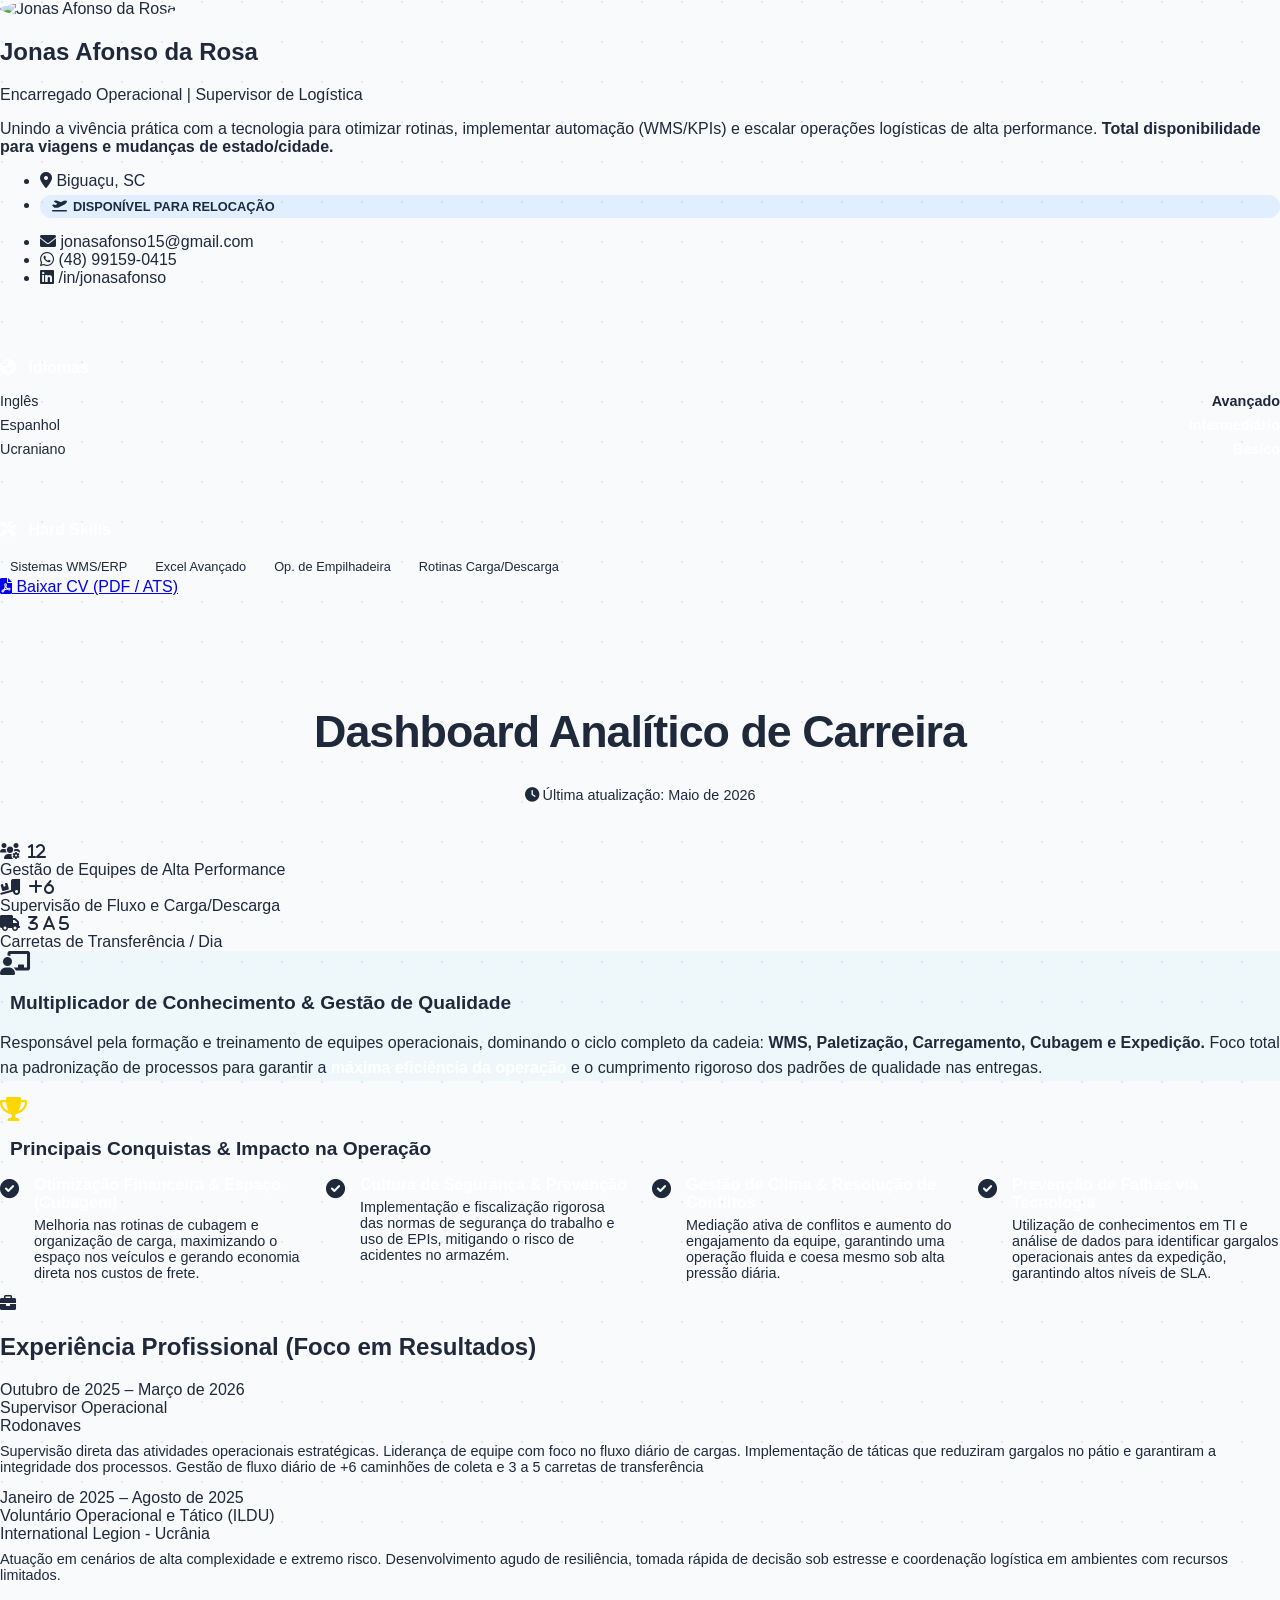
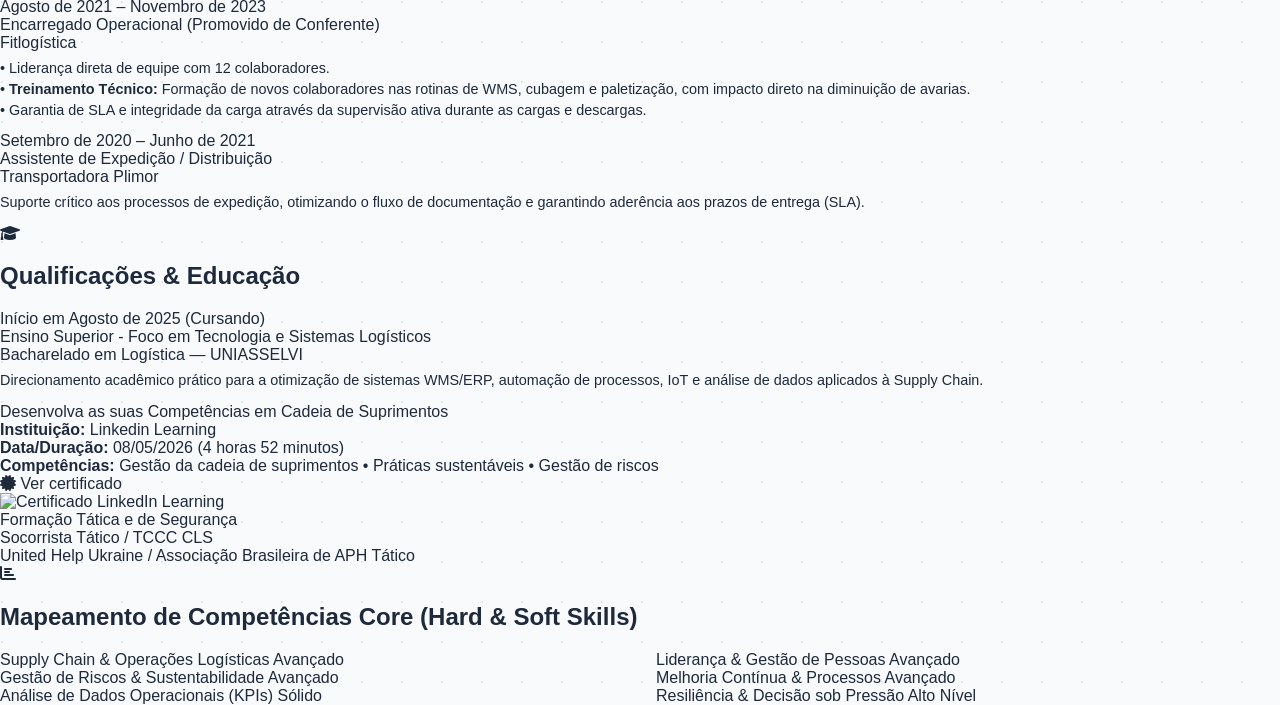
==== commit e523b319: "Reestruturação Totalmente modificado para parecer um dashboard" ====
--- a/index.html
+++ b/index.html
@@ -1,337 +1,265 @@
-<!doctype html>
-<html lang="pt-br">
-
+<!DOCTYPE html>
+<html lang="pt-BR">
 <head>
-  <meta charset="UTF-8" />
-  <meta name="viewport" content="width=device-width, initial-scale=1.0" />
-  <meta name="description"
-    content="Jonas Afonso da Rosa - Supervisor Logístico com 10 anos de experiência, focado em tecnologia e resiliência operacional." />
-  <meta name="keywords" content="Logística, Supervisor, Redes de Computadores, Resiliência, Santa Catarina" />
-
-  <meta property="og:title" content="Jonas Afonso | Liderança & Estratégia Logística" />
-  <meta property="og:description"
-    content="Trajetória de 10 anos em operações complexas e tecnologia aplicada à logística." />
-  <meta property="og:type" content="website" />
-  <title>Jonas Afonso | Supervisor Logístico & Resiliência</title>
-
-  <link rel="preconnect" href="https://fonts.googleapis.com" />
-  <link rel="preconnect" href="https://fonts.gstatic.com" crossorigin />
-  <link
-    href="https://fonts.googleapis.com/css2?family=Inter:wght@300;400;600&family=Montserrat:wght@700;800&display=swap"
-    rel="stylesheet" />
-
-  <link rel="stylesheet" href="https://cdnjs.cloudflare.com/ajax/libs/font-awesome/6.4.0/css/all.min.css" />
-  <link rel="stylesheet" href="style.css" />
-  <script src="https://cdnjs.cloudflare.com/ajax/libs/gsap/3.12.2/gsap.min.js"></script>
-  <script src="https://cdnjs.cloudflare.com/ajax/libs/gsap/3.12.2/ScrollTrigger.min.js"></script>
-  <script src="https://unpkg.com/typewriter-effect@latest/dist/core.js"></script>
+    <meta charset="UTF-8">
+    <meta name="viewport" content="width=device-width, initial-scale=1.0">
+    <title>Jonas Afonso da Rosa - Dashboard de Carreira</title>
+    <link href="https://cdnjs.cloudflare.com/ajax/libs/font-awesome/6.0.0/css/all.min.css" rel="stylesheet">
+    <link rel="stylesheet" href="style.css">
 </head>
-
-<body oncontextmenu="return false;" onselectstart="return false" ondragstart="return false;">
-  <div id="bg-overlay"></div>
-
-  <div class="watermarks-container">
-    <i class="fas fa-truck-moving wm-1"></i>
-    <i class="fas fa-network-wired wm-2"></i>
-    <i class="fas fa-shield-alt wm-3"></i>
-    <i class="fas fa-code wm-4"></i>
-    <i class="fas fa-boxes wm-5"></i>
-    <i class="fas fa-globe-europe wm-6"></i>
-    <i class="fas fa-staff-snake wm-7"></i>
-    <i class="fas fa-chess-knight wm-8"></i>
-  </div>
-
-  <div class="container">
-    <header>
-      <div class="photo-circle">
-        <img src="https://i.ibb.co/TBL00bvh/sua-foto.webp" alt="Jonas Afonso da Rosa - Supervisor Logístico" />
-      </div>
-      <h1 id="typewriter"></h1>
-      <section class="bio-container">
-        <h2 class="bio-title">
-          Liderança Forjada na Prática e Refinada pela Tecnologia
-        </h2>
-        <p class="bio-text">
-          Profissional com uma trajetória de 10 anos no setor de transportes,
-          unindo a
-          <strong>resiliência</strong> de missões internacionais a um
-          <strong>perfil autodidata em tecnologia.</strong>
-          Atualmente focado na formação acadêmica em Redes e Logística,
-          visando liderar a transformação digital em operações de alta
-          complexidade.
-        </p>
-      </section>
-
-      <section class="academic-focus">
-        <div class="academic-content">
-          <div class="academic-badge">2026.2</div>
-          <div class="academic-info">
-            <h3>Evolução Contínua: Redes & Logística</h3>
-            <p>
-              Focado na convergência entre tecnologia e operação, retorno ao
-              ensino superior no próximo semestre para cursar
-              <strong>Redes de Computadores</strong> e
-              <strong>Logística</strong> simultaneamente. O objetivo é
-              consolidar a visão técnica necessária para liderar operações
-              cada vez mais digitais e automatizadas.
+<body>
+
+    <aside class="sidebar">
+        <div class="profile-section">
+            <div class="profile-pic" style="padding: 0; overflow: hidden; border: 3px solid var(--accent-cyan);">
+                <img src="jonas.webp" alt="Jonas Afonso da Rosa" style="width: 100%; height: 100%; object-fit: cover; border-radius: 50%;">
+            </div>
+            <h2 class="profile-name">Jonas Afonso da Rosa</h2>
+            <p class="profile-title" style="margin-bottom: 10px;">Encarregado Operacional | Supervisor de Logística</p>
+            
+            <p class="resume-text">
+                Unindo a vivência prática com a tecnologia para otimizar rotinas, implementar automação (WMS/KPIs) e escalar operações logísticas de alta performance. <strong>Total disponibilidade para viagens e mudanças de estado/cidade.</strong>
             </p>
-          </div>
-          <div class="academic-icon">
-            <i class="fas fa-user-graduate"></i>
-          </div>
-        </div>
-      </section>
-
-      <a href="curriculo.html" class="btn-cv-top" target="_blank">
-        <i class="fas fa-file-pdf"></i> Baixar Currículo Completo
-      </a>
-
-      <section class="arsenal-container">
-        <div class="arsenal-grid">
-          <div class="arsenal-card">
-            <div class="arsenal-icon"><i class="fas fa-box-open"></i></div>
-            <div class="arsenal-info">
-              <h4>Gestão Logística</h4>
-              <p>
-                Trajetória consolidada de 10 anos no setor, com sólida
-                vivência em fluxos operacionais e transporte de cargas.
-              </p>
-            </div>
-          </div>
-
-          <div class="arsenal-card">
-            <div class="arsenal-icon"><i class="fas fa-shield-alt"></i></div>
-            <div class="arsenal-info">
-              <h4>Resiliência & Crise</h4>
-              <p>
-                Liderança comprovada em ambientes de alto risco e tomada de
-                decisão sob pressão.
-              </p>
-            </div>
-          </div>
-
-          <div class="arsenal-card">
-            <div class="arsenal-icon">
-              <i class="fas fa-network-wired"></i>
-            </div>
-            <div class="arsenal-info">
-              <h4>Infraestrutura & Dev</h4>
-              <p>
-                Entusiasta de TI com conhecimento prático em Redes e
-                Desenvolvimento Web, aplicando a curiosidade técnica para
-                criar soluções e automações operacionais.
-              </p>
-            </div>
-          </div>
-
-          <div class="arsenal-card">
-            <div class="arsenal-icon"><i class="fas fa-chart-line"></i></div>
-            <div class="arsenal-info">
-              <h4>Eficiência na Marra</h4>
-              <p>Indicador pra mim é bússola. Se o pátio tá pesado, eu caço o porquê, treino quem tá na ponta e garanto
-                que a meta seja batida. Não espero o relatório de fim de mês pra agir; resolvo o B.O. onde ele acontece
-                pra garantir resultado real e imediato.</p>
-          </div>
-        </div>
-
-        <div class="arsenal-card">
-          <div class="arsenal-icon"><i class="fas fa-language"></i></div>
-          <div class="arsenal-info">
-            <h4>Comunicação Global</h4>
-            <p><strong>Português, Inglês e Espanhol</strong>.</p>
-          </div>
-        </div>
-  </div>
-  </section>
-  </header>
-
-  <div class="tree-container">
-    <div class="trunk"></div>
-
-    <div class="node-wrapper rodonaves-node">
-      <div class="node node-right">
-        <div class="branch-line"></div>
-        <div class="content-box">
-          <span class="date-badge">Out 2025 – Mar 2026</span>
-          <h3 style="margin: 0; font-family: &quot;Montserrat&quot;">
-            Rodonaves
-          </h3>
-          <p style="margin: 5px 0 0; color: #64748b">
-            Supervisor Operacional
-          </p>
-
-          <div class="invasion-card inv-atividades">
-            <i class="fas fa-chart-pie"></i>
-            <strong>Atividades Estratégicas</strong>
-            Gestão de fluxos logísticos e auditoria de KPIs de performance.
-          </div>
-          <div class="invasion-card inv-saida">
-            <i class="fas fa-map-marker-alt"></i>
-            <strong>Motivo da Saída</strong>
-            Desalinhamento de cultura organizacional e divergência
-            estratégica quanto à gestão de processos operacionais.
-          </div>
-          <div class="invasion-card inv-conhecimento">
-            <i class="fas fa-shield-virus"></i>
-            <strong>Expertise Adquirida</strong>
-            Liderança de times em alta escala e resolução de gargalos.
-          </div>
-        </div>
-      </div>
-    </div>
-
-    <div class="node-wrapper">
-      <div class="node node-left tactical-node">
-        <div class="branch-line"></div>
-        <div class="content-box">
-          <span class="date-badge" style="color: var(--ukraine-yellow)">Missão Internacional 2024 – 2025</span>
-          <h3 style="margin: 0; font-family: &quot;Montserrat&quot;">
-            REPUBLIC OF UKRAINE
-          </h3>
-          <p style="margin: 5px 0 0; color: #cbd5e1">
-            Combat Medic / Evacuation Lead
-          </p>
-
-          <div class="invasion-card inv-atividades">
-            <i class="fas fa-ambulance"></i>
-            <strong>Logística de Crise</strong>
-            Gestão de transporte vital sob condições extremas de risco.
-          </div>
-          <div class="invasion-card inv-saida">
-            <i class="fas fa-handshake"></i>
-            <strong>Decisão Crítica</strong>
-            Liderança comprovada em ambientes de incerteza absoluta.
-          </div>
-          <div class="invasion-card inv-conhecimento">
-            <i class="fas fa-brain"></i>
-            <strong>Resiliência Tática</strong>
-            Foco imperturbável e execução precisa de planos de contingência.
-          </div>
-        </div>
-      </div>
-    </div>
-
-    <div class="node-wrapper">
-      <div class="node node-right">
-        <div class="branch-line"></div>
-        <div class="content-box">
-          <span class="date-badge">Ago 2021 – Nov 2023</span>
-          <h3 style="margin: 0; font-family: &quot;Montserrat&quot;">
-            Fitlogística
-          </h3>
-          <p style="margin: 5px 0 0; color: #64748b">
-            Encarregado Operacional (Promoção)
-          </p>
-
-          <div class="invasion-card inv-atividades">
-            <i class="fas fa-users"></i>
-            <strong>Gestão de Equipes</strong>
-            Treinamento e auditoria de SLAs operacionais.
-          </div>
-          <div class="invasion-card inv-saida">
-            <i class="fas fa-globe"></i>
-            <strong>Motivação de Saída</strong>
-            Início de projeto de voluntariado internacional.
-          </div>
-          <div class="invasion-card inv-conhecimento">
-            <i class="fas fa-check-circle"></i>
-            <strong>Qualidade</strong>
-            Promoção por mérito e excelência no atendimento.
-          </div>
-        </div>
-      </div>
-    </div>
-
-    <div class="node-wrapper">
-      <div class="node node-left">
-        <div class="branch-line"></div>
-        <div class="content-box">
-          <span class="date-badge">Set 2020 – Jun 2021</span>
-          <h3 style="margin: 0; font-family: &quot;Montserrat&quot;">
-            Plimor
-          </h3>
-          <p style="margin: 5px 0 0; color: #64748b">
-            Assistente de Expedição
-          </p>
-
-          <div class="invasion-card inv-atividades">
-            <i class="fas fa-shipping-fast"></i>
-            <strong>Operação de Fluxo</strong>
-            Suporte administrativo e controle rigoroso de distribuição de
-            cargas.
-          </div>
-          <div class="invasion-card inv-saida">
-            <i class="fas fa-arrow-up"></i>
-            <strong>Motivação</strong>
-            Busca de crescimento profissional e novas responsabilidades de
-            liderança.
-          </div>
-          <div class="invasion-card inv-conhecimento">
-            <i class="fas fa-map-marked-alt"></i>
-            <strong>Conhecimento</strong>
-            Agilidade no fluxo de saída de mercadorias e roteirização
-            básica.
-          </div>
-        </div>
-      </div>
-    </div>
-
-    <div class="node-wrapper">
-      <div class="node node-right">
-        <div class="branch-line"></div>
-        <div class="content-box">
-          <span class="date-badge">2014 – 2016</span>
-          <h3 style="margin: 0; font-family: &quot;Montserrat&quot;">
-            Tática Transportes
-          </h3>
-          <p style="margin: 5px 0 0; color: #64748b">
-            Ajudante de Motorista
-          </p>
-
-          <div class="invasion-card inv-atividades">
-            <i class="fas fa-truck-loading"></i>
-            <strong>Base Operacional</strong>
-            Carga, descarga e separação estratégica de materiais no pátio.
-          </div>
-          <div class="invasion-card inv-saida">
-            <i class="fas fa-graduation-cap"></i>
-            <strong>Evolução</strong>
-            Início da trajetória para cargos administrativos e de gestão.
-          </div>
-          <div class="invasion-card inv-conhecimento">
-            <i class="fas fa-warehouse"></i>
-            <strong>Conhecimento</strong>
-            Visão real do "chão de fábrica" e logística de ponta a ponta.
-          </div>
-        </div>
-      </div>
-    </div>
-
-    <div class="final-checkpoint">
-      <div class="checkpoint-card">
-        <h3>Gostou da trajetória?</h3>
-        <p>Tenha acesso à versão simplificada para processos seletivos.</p>
-        <a href="curriculo.html" class="btn-cv-main" target="_blank">
-          <i class="fas fa-download"></i> Download CV (PDF)
+        </div>
+
+        <ul class="contact-info">
+            <li><i class="fa-solid fa-location-dot"></i> Biguaçu, SC</li>
+            <li style="margin-top: 5px;">
+                <span style="background: rgba(88, 166, 255, 0.15); color: var(--accent-blue); padding: 4px 12px; border-radius: 20px; font-size: 0.8rem; font-weight: 700; border: 1px solid var(--accent-blue); display: flex; align-items: center; gap: 6px;">
+                    <i class="fa-solid fa-plane-departure" style="font-size: 0.75rem; margin: 0;"></i> DISPONÍVEL PARA RELOCAÇÃO
+                </span>
+            </li>
+            <li style="margin-top: 15px;"><i class="fa-solid fa-envelope"></i> jonasafonso15@gmail.com</li>
+            <li><i class="fa-brands fa-whatsapp"></i> (48) 99159-0415</li>
+            <li><i class="fa-brands fa-linkedin"></i> /in/jonasafonso</li>
+        </ul>
+
+        <div style="margin-top: 2rem; border-top: 1px solid var(--border-color); padding-top: 1.5rem;">
+            <h3 style="color: #fff; font-size: 1rem; margin-bottom: 1rem;"><i class="fa-solid fa-earth-americas" style="color: var(--accent-blue); margin-right: 8px;"></i> Idiomas</h3>
+            <div style="display: flex; flex-direction: column; gap: 8px; font-size: 0.9rem; color: var(--text-muted);">
+                <div style="display: flex; justify-content: space-between;"><span>Inglês</span> <strong style="color: var(--accent-cyan);">Avançado</strong></div>
+                <div style="display: flex; justify-content: space-between;"><span>Espanhol</span> <strong style="color: #fff;">Intermediário</strong></div>
+                <div style="display: flex; justify-content: space-between;"><span>Ucraniano</span> <strong style="color: #fff;">Básico</strong></div>
+            </div>
+        </div>
+
+        <div style="margin-top: 1.5rem; border-top: 1px solid var(--border-color); padding-top: 1.5rem;">
+            <h3 style="color: #fff; font-size: 1rem; margin-bottom: 1rem;"><i class="fa-solid fa-screwdriver-wrench" style="color: var(--accent-blue); margin-right: 8px;"></i> Hard Skills</h3>
+            <div style="display: flex; flex-wrap: wrap; gap: 8px;">
+                <span style="background: var(--card-bg); border: 1px solid var(--border-color); padding: 4px 10px; border-radius: 4px; font-size: 0.8rem; color: var(--text-main);">Sistemas WMS/ERP</span>
+                <span style="background: var(--card-bg); border: 1px solid var(--border-color); padding: 4px 10px; border-radius: 4px; font-size: 0.8rem; color: var(--text-main);">Excel Avançado</span>
+                <span style="background: var(--card-bg); border: 1px solid var(--border-color); padding: 4px 10px; border-radius: 4px; font-size: 0.8rem; color: var(--text-main);">Op. de Empilhadeira</span>
+                <span style="background: var(--card-bg); border: 1px solid var(--border-color); padding: 4px 10px; border-radius: 4px; font-size: 0.8rem; color: var(--text-main);">Rotinas Carga/Descarga</span>
+            </div>
+        </div>
+        
+        <a href="seu-curriculo-texto.pdf" class="btn-download" target="_blank" title="Versão otimizada para sistemas de RH" style="margin-top: 2rem;">
+            <i class="fa-solid fa-file-pdf"></i> Baixar CV (PDF / ATS)
         </a>
-      </div>
-    </div>
-  </div>
-  </div>
-
-  <footer class="site-footer">
-    <div class="footer-content">
-      <p>
-        © 2026 Projetado e desenvolvido por <strong>Jonas Afonso</strong>.
-      </p>
-      <p class="copyright-notice">Todos os direitos reservados.</p>
-    </div>
-  </footer>
-
-  <a href="https://wa.me/5548991590415" class="wa-button" target="_blank">
-    <i class="fab fa-whatsapp"></i>
-  </a>
-  <script src="script.js"></script>
+    </aside>
+
+    <main class="main-content">
+        <header>
+            <h1>Dashboard Analítico de Carreira</h1>
+            <div style="color: var(--text-muted); font-size: 0.9rem;">
+                <i class="fa-solid fa-clock"></i> Última atualização: Maio de 2026
+            </div>
+        </header>
+
+        <div class="dashboard-grid">
+            
+            <div class="card kpi-card">
+                <div class="kpi-value"><i class="fa-solid fa-users-gear">&nbsp;&nbsp;12</i></div>
+                <div class="kpi-label">Gestão de Equipes de Alta Performance</div>
+            </div>
+            
+            <div class="card kpi-card">
+                <div class="kpi-value"><i class="fa-solid fa-truck-ramp-box">&nbsp;&nbsp;+6</i></div>
+                <div class="kpi-label">Supervisão de Fluxo e Carga/Descarga</div>
+            </div>
+
+            <div class="card kpi-card">
+                <div class="kpi-value"><i class="fa-solid fa-truck">&nbsp;&nbsp;3 a 5</i></div>
+                <div class="kpi-label">Carretas de Transferência / Dia</div>
+            </div>
+
+            <div class="card" style="grid-column: span 12; background: rgba(57, 197, 207, 0.05); border-color: var(--accent-cyan);">
+                <div class="card-header" style="margin-bottom: 10px;">
+                    <i class="fa-solid fa-chalkboard-user" style="font-size: 1.5rem;"></i>
+                    <h2 style="font-size: 1.2rem; margin-left: 10px;">Multiplicador de Conhecimento & Gestão de Qualidade</h2>
+                </div>
+                <p style="font-size: 1rem; line-height: 1.6; color: var(--text-main);">
+                    Responsável pela formação e treinamento de equipes operacionais, dominando o ciclo completo da cadeia: 
+                    <strong style="color: var(--accent-cyan);">WMS, Paletização, Carregamento, Cubagem e Expedição.</strong> 
+                    Foco total na padronização de processos para garantir a <strong style="color: #fff;">máxima eficiência da operação</strong> e o cumprimento rigoroso dos padrões de qualidade nas entregas.
+                </p>
+            </div>
+
+            <div class="card" style="grid-column: span 12;">
+                <div class="card-header" style="margin-bottom: 15px;">
+                    <i class="fa-solid fa-trophy" style="color: #ffd700; font-size: 1.5rem;"></i>
+                    <h2 style="font-size: 1.2rem; margin-left: 10px;">Principais Conquistas & Impacto na Operação</h2>
+                </div>
+                <div style="display: grid; grid-template-columns: repeat(auto-fit, minmax(300px, 1fr)); gap: 1.5rem;">
+                    <div style="display: flex; gap: 15px; align-items: flex-start;">
+                        <i class="fa-solid fa-circle-check" style="color: var(--accent-cyan); font-size: 1.2rem; margin-top: 3px;"></i>
+                        <div>
+                            <strong style="color: #fff;">Otimização Financeira & Espaço (Cubagem)</strong>
+                            <p style="font-size: 0.9rem; color: var(--text-muted); margin-top: 5px;">Melhoria nas rotinas de cubagem e organização de carga, maximizando o espaço nos veículos e gerando economia direta nos custos de frete.</p>
+                        </div>
+                    </div>
+                    <div style="display: flex; gap: 15px; align-items: flex-start;">
+                        <i class="fa-solid fa-circle-check" style="color: var(--accent-cyan); font-size: 1.2rem; margin-top: 3px;"></i>
+                        <div>
+                            <strong style="color: #fff;">Cultura de Segurança & Prevenção</strong>
+                            <p style="font-size: 0.9rem; color: var(--text-muted); margin-top: 5px;">Implementação e fiscalização rigorosa das normas de segurança do trabalho e uso de EPIs, mitigando o risco de acidentes no armazém.</p>
+                        </div>
+                    </div>
+                    <div style="display: flex; gap: 15px; align-items: flex-start;">
+                        <i class="fa-solid fa-circle-check" style="color: var(--accent-cyan); font-size: 1.2rem; margin-top: 3px;"></i>
+                        <div>
+                            <strong style="color: #fff;">Gestão de Clima & Resolução de Conflitos</strong>
+                            <p style="font-size: 0.9rem; color: var(--text-muted); margin-top: 5px;">Mediação ativa de conflitos e aumento do engajamento da equipe, garantindo uma operação fluida e coesa mesmo sob alta pressão diária.</p>
+                        </div>
+                    </div>
+                    <div style="display: flex; gap: 15px; align-items: flex-start;">
+                        <i class="fa-solid fa-circle-check" style="color: var(--accent-cyan); font-size: 1.2rem; margin-top: 3px;"></i>
+                        <div>
+                            <strong style="color: #fff;">Prevenção de Falhas via Tecnologia</strong>
+                            <p style="font-size: 0.9rem; color: var(--text-muted); margin-top: 5px;">Utilização de conhecimentos em TI e análise de dados para identificar gargalos operacionais antes da expedição, garantindo altos níveis de SLA.</p>
+                        </div>
+                    </div>
+                </div>
+            </div>
+
+            <div class="card experience-section">
+                <div class="card-header">
+                    <i class="fa-solid fa-briefcase"></i>
+                    <h2>Experiência Profissional (Foco em Resultados)</h2>
+                </div>
+                
+                <div class="timeline-item">
+                    <div class="timeline-date">Outubro de 2025 – Março de 2026</div>
+                    <div class="timeline-title">Supervisor Operacional</div>
+                    <div class="timeline-company">Rodonaves</div>
+                    <p style="font-size: 0.9rem; margin-top: 0.5rem; color: var(--text-muted);">
+                        Supervisão direta das atividades operacionais estratégicas. Liderança de equipe com foco no fluxo diário de cargas. Implementação de táticas que reduziram gargalos no pátio e garantiram a integridade dos processos. Gestão de fluxo diário de +6 caminhões de coleta e 3 a 5 carretas de transferência
+                    </p>
+                </div>
+
+                <div class="timeline-item">
+                    <div class="timeline-date">Janeiro de 2025 – Agosto de 2025</div>
+                    <div class="timeline-title">Voluntário Operacional e Tático (ILDU)</div>
+                    <div class="timeline-company">International Legion - Ucrânia</div>
+                    <p style="font-size: 0.9rem; margin-top: 0.5rem; color: var(--text-muted);">
+                        Atuação em cenários de alta complexidade e extremo risco. Desenvolvimento agudo de resiliência, tomada rápida de decisão sob estresse e coordenação logística em ambientes com recursos limitados.
+                    </p>
+                </div>
+
+                <div class="timeline-item">
+                    <div class="timeline-date">Agosto de 2021 – Novembro de 2023</div>
+                    <div class="timeline-title">Encarregado Operacional (Promovido de Conferente)</div>
+                    <div class="timeline-company">Fitlogística</div>
+                    <ul style="font-size: 0.9rem; margin-top: 0.5rem; color: var(--text-muted); list-style: none; padding-left: 0;">
+                        <li style="margin-bottom: 5px;">• Liderança direta de equipe com 12 colaboradores.</li>
+                        <li style="margin-bottom: 5px;">• <strong>Treinamento Técnico:</strong> Formação de novos colaboradores nas rotinas de WMS, cubagem e paletização, com impacto direto na diminuição de avarias.</li>
+                        <li>• Garantia de SLA e integridade da carga através da supervisão ativa durante as cargas e descargas.</li>
+                    </ul>
+                </div>
+
+                <div class="timeline-item">
+                    <div class="timeline-date">Setembro de 2020 – Junho de 2021</div>
+                    <div class="timeline-title">Assistente de Expedição / Distribuição</div>
+                    <div class="timeline-company">Transportadora Plimor</div>
+                    <p style="font-size: 0.9rem; margin-top: 0.5rem; color: var(--text-muted);">
+                        Suporte crítico aos processos de expedição, otimizando o fluxo de documentação e garantindo aderência aos prazos de entrega (SLA).
+                    </p>
+                </div>
+            </div>
+
+            <div class="card education-section">
+                <div class="card-header">
+                    <i class="fa-solid fa-graduation-cap"></i>
+                    <h2>Qualificações & Educação</h2>
+                </div>
+
+                <div class="timeline-item">
+                    <div class="timeline-date">Início em Agosto de 2025 (Cursando)</div>
+                    <div class="timeline-title">Ensino Superior - <span style="color: var(--accent-cyan);">Foco em Tecnologia e Sistemas Logísticos</span></div>
+                    <div class="timeline-company">Bacharelado em Logística — UNIASSELVI</div>
+                    <p style="font-size: 0.9rem; margin-top: 0.5rem; color: var(--accent-cyan); font-weight: 500;">
+                        Direcionamento acadêmico prático para a otimização de sistemas WMS/ERP, automação de processos, IoT e análise de dados aplicados à Supply Chain.
+                    </p>
+                </div>
+
+                <div class="certificate-box">
+                    <div class="cert-title">Desenvolva as suas Competências em Cadeia de Suprimentos</div>
+                    <div class="cert-detail">
+                        <strong>Instituição:</strong> Linkedin Learning
+                    </div>
+                    <div class="cert-detail">
+                        <strong>Data/Duração:</strong> 08/05/2026 (4 horas 52 minutos)
+                    </div>
+                    <div class="cert-detail">
+                        <strong>Competências:</strong> 
+                        <span>Gestão da cadeia de suprimentos • Práticas sustentáveis • Gestão de riscos</span>
+                    </div>
+                    
+                    <div class="cert-hover-container">
+                        <span class="view-cert-btn"><i class="fa-solid fa-certificate"></i> Ver certificado</span>
+                        <div class="cert-image-preview">
+                            <img src="certificado-desenvolva-suas-competencias-em-cadeia-de-suprimentos.jpg" alt="Certificado LinkedIn Learning">
+                        </div>
+                    </div>
+                </div>
+
+                <div class="timeline-item">
+                    <div class="timeline-date">Formação Tática e de Segurança</div>
+                    <div class="timeline-title">Socorrista Tático / TCCC CLS</div>
+                    <div class="timeline-company">United Help Ukraine / Associação Brasileira de APH Tático</div>
+                </div>
+            </div>
+
+            <div class="card skills-section">
+                <div class="card-header">
+                    <i class="fa-solid fa-chart-bar"></i>
+                    <h2>Mapeamento de Competências Core (Hard & Soft Skills)</h2>
+                </div>
+                
+                <div style="display: grid; grid-template-columns: repeat(auto-fit, minmax(300px, 1fr)); gap: 2rem;">
+                    <div>
+                        <div class="skill-bar-container">
+                            <div class="skill-info"><span>Supply Chain & Operações Logísticas</span> <span>Avançado</span></div>
+                            <div class="progress-bg"><div class="progress-fill" style="width: 95%;"></div></div>
+                        </div>
+                        <div class="skill-bar-container">
+                            <div class="skill-info"><span>Gestão de Riscos & Sustentabilidade</span> <span>Avançado</span></div>
+                            <div class="progress-bg"><div class="progress-fill" style="width: 90%;"></div></div>
+                        </div>
+                        <div class="skill-bar-container">
+                            <div class="skill-info"><span>Análise de Dados Operacionais (KPIs)</span> <span>Sólido</span></div>
+                            <div class="progress-bg"><div class="progress-fill" style="width: 80%;"></div></div>
+                        </div>
+                    </div>
+                    <div>
+                        <div class="skill-bar-container">
+                            <div class="skill-info"><span>Liderança & Gestão de Pessoas</span> <span>Avançado</span></div>
+                            <div class="progress-bg"><div class="progress-fill" style="width: 95%;"></div></div>
+                        </div>
+                        <div class="skill-bar-container">
+                            <div class="skill-info"><span>Melhoria Contínua & Processos</span> <span>Avançado</span></div>
+                            <div class="progress-bg"><div class="progress-fill" style="width: 88%;"></div></div>
+                        </div>
+                        <div class="skill-bar-container">
+                            <div class="skill-info"><span>Resiliência & Decisão sob Pressão</span> <span>Alto Nível</span></div>
+                            <div class="progress-bg"><div class="progress-fill" style="width: 98%;"></div></div>
+                        </div>
+                    </div>
+                </div>
+            </div>
+
+        </div>
+    </main>
+
 </body>
-
 </html>
--- a/style.css
+++ b/style.css
@@ -11,11 +11,11 @@
 }
 
 * {
-    -webkit-user-select: none;  /* Chrome, Safari, Opera */
-    -moz-user-select: none;     /* Firefox */
-    -ms-user-select: none;      /* IE/Edge */
-    user-select: none;          /* Padrão */
-    -webkit-touch-callout: none; /* iOS Safari */
+    -webkit-user-select: none;  
+    -moz-user-select: none;     
+    -ms-user-select: none;      
+    user-select: none;          
+    -webkit-touch-callout: none; 
 }
 
 input, textarea {
@@ -60,7 +60,7 @@
   z-index: 10;
 }
 
-/* HEADER PREMIUM */
+
 header {
   text-align: center;
   padding: 80px 0 40px;
@@ -90,7 +90,7 @@
   letter-spacing: -1px;
 }
 
-/* ÁRVORE E TRONCO */
+
 .tree-container {
   position: relative;
   padding: 100px 0;
@@ -120,7 +120,7 @@
   clear: both;
   position: relative;
   margin-bottom: 150px;
-  /* Aumente para 250px para dar espaço às invasões */
+  
   min-height: 180px;
   opacity: 0;
   transform: translateY(50px);
@@ -143,7 +143,7 @@
   text-align: left;
 }
 
-/* CAIXA DE CONTEÚDO PREMIUM */
+
 .content-box {
   background: #fff;
   padding: 30px;
@@ -175,7 +175,7 @@
   box-shadow: 0 40px 80px rgba(0, 0, 0, 0.12);
 }
 
-/* GLASSMORPISM INVASION */
+
 .invasion-card {
   position: absolute;
   background: rgba(255, 255, 255, 0.82);
@@ -205,10 +205,10 @@
   display: block;
 }
 
-/* --- LADO DIREITO INVADE A ESQUERDA --- */
+
 .node-right .inv-atividades {
   top: -150px;
-  /* Sobe mais */
+  
   right: 147%;
 }
 
@@ -216,16 +216,16 @@
   top: 50%;
   transform: translateY(-50%) scale(0.9);
   right: 160%;
-  /* O do meio pula um pouco mais longe (Efeito Leque) */
+  
 }
 
 .node-right .inv-conhecimento {
   bottom: -150px;
-  /* Desce mais */
+  
   right: 147%;
 }
 
-/* --- LADO ESQUERDO INVADE A DIREITA (Ucrânia inclusa) --- */
+
 .node-left .inv-atividades {
   top: -150px;
   left: 147%;
@@ -235,7 +235,7 @@
   top: 50%;
   transform: translateY(-50%) scale(0.9);
   left: 160%;
-  /* Pula mais longe para não bater nos de cima/baixo */
+  
 }
 
 .node-left .inv-conhecimento {
@@ -243,44 +243,42 @@
   left: 147%;
 }
 
-/* Ajustes exclusivos para o balão da Rodonaves */
+
 .rodonaves-node .invasion-card {
   width: 320px;
-  /* Aumentamos a largura para acomodar o texto mais longo */
+  
   padding: 22px;
-  /* Um pouco mais de respiro interno */
-}
-
-/* Aumentando o leque vertical para o texto não encavalar */
+  
+}
+
+
 .rodonaves-node .node-right .inv-atividades {
   top: -160px;
-  /* Jogamos mais para cima */
+  
 }
 
 .rodonaves-node .node-right .inv-conhecimento {
   bottom: -160px;
-  /* Jogamos mais para baixo */
-}
-
-/* Se o card do meio (saída) ainda estiver batendo nos outros, 
-   podemos jogá-lo ainda mais para a esquerda */
+  
+}
+
 .rodonaves-node .node-right .inv-saida {
   right: 155%;
 }
 
-/* Revelação suave ao passar o mouse */
+
 .content-box:hover .invasion-card {
   opacity: 1;
   pointer-events: auto;
-  /* Remova o transform: translateY(0) daqui! */
-}
-
-/* Mantém o card do meio centralizado no hover */
+  
+}
+
+
 .content-box:hover .inv-saida {
   transform: translateY(-50%) scale(1);
 }
 
-/* Garante que os de cima e baixo apenas ganhem escala */
+
 .content-box:hover .inv-atividades,
 .content-box:hover .inv-conhecimento {
   transform: scale(1);
@@ -294,7 +292,7 @@
   transform: translateY(-50%) scale(1);
 }
 
-/* ESTILO UCRÂNIA (DARK PREMIUM) */
+
 .tactical-node .content-box {
   background: #0f172a;
   color: #f1f5f9;
@@ -324,27 +322,27 @@
 
 .tactical-node .content-box {
   background: #0f172a;
-  /* Azul marinho quase preto, mais moderno */
+  
   color: #f1f5f9;
   box-shadow: 0 10px 30px rgba(0, 0, 0, 0.2);
 }
 
-/* 1. Card de Invasão da Ucrânia (Escuro e Legível) */
+
 .tactical-node .invasion-card {
   background: rgba(15, 23, 42, 0.95);
-  /* Fundo escuro profundo com transparência */
+  
   backdrop-filter: blur(15px);
   border: 1px solid rgba(255, 255, 255, 0.1);
   border-left: 5px solid #ffd700;
-  /* Linha amarela de destaque */
+  
   color: #f8fafc;
   box-shadow: 0 20px 40px rgba(0, 0, 0, 0.5);
 }
 
-/* 2. Ícones e Títulos dentro do Card Tático */
+
 .tactical-node .invasion-card strong {
   color: #ffd700;
-  /* Amarelo apenas para os títulos (destaque máximo) */
+  
   font-size: 1rem;
   display: block;
   margin-bottom: 6px;
@@ -353,7 +351,7 @@
 
 .tactical-node .invasion-card i {
   color: #0057b7;
-  /* Ícones em Azul */
+  
   width: 555px;
   height: 16px;
   display: flex;
@@ -363,11 +361,11 @@
   margin-bottom: 12px;
 }
 
-/* 4. Texto de Descrição */
+
 .tactical-node .invasion-card span,
 .tactical-node .invasion-card p {
   color: rgba(241, 245, 249, 0.85);
-  /* Branco suave para não cansar a leitura */
+  
   font-weight: 300;
   line-height: 1.6;
 }
@@ -440,8 +438,9 @@
 
 .arsenal-grid {
   display: grid;
-  grid-template-columns: repeat(auto-fit, minmax(240px, 1fr));
+  grid-template-columns: repeat(auto-fit, minmax(280px, 1fr));
   gap: 25px;
+  justify-content: center;
 }
 
 .arsenal-card {
@@ -491,7 +490,12 @@
   line-height: 1.5;
 }
 
-/* Ajuste para Mobile */
+.arsenal-card i.fa-language {
+    color: var(--accent);
+    transform: scale(1.1);
+}
+
+
 @media (max-width: 768px) {
   .arsenal-grid {
     grid-template-columns: 1fr;
@@ -528,7 +532,7 @@
   font-weight: 600;
 }
 
-/* Ajuste para ecrãs menores */
+
 @media (max-width: 768px) {
   .bio-title {
     font-size: 1.5rem;
@@ -539,41 +543,41 @@
   }
 }
 
-/* No seu style.css, procure e ajuste: */
+
 .watermarks-container {
   position: absolute;
   top: 0;
   left: 0;
   width: 100%;
   bottom: 0;
-  /* Isso força o container a ir até o final do body */
+  
   pointer-events: none;
   z-index: 0;
-  /* Fica atrás da árvore e dos cards */
+  
   overflow: hidden;
 }
 
 .watermarks-container i {
   position: absolute;
   color: rgba(226, 232, 240, 0.4);
-  /* Cinza claríssimo, quase transparente */
+  
   font-size: 15rem;
-  /* Ícones gigantes */
+  
   filter: blur(1px);
-  /* Leve desfoque para profundidade */
+  
   user-select: none;
 }
 
-/* Posicionamento Estratégico */
-
-/* Logística no Topo */
+
+
+
 .wm-1 {
   top: 5%;
   left: -5%;
   transform: rotate(-15deg);
 }
 
-/* Tecnologia perto do Arsenal */
+
 .wm-2 {
   top: 15%;
   right: -5%;
@@ -581,7 +585,7 @@
   font-size: 18rem !important;
 }
 
-/* Resiliência perto da Ucrânia */
+
 .wm-3 {
   top: 35%;
   left: 10%;
@@ -589,39 +593,39 @@
   opacity: 0.3;
 }
 
-/* Programação/Dev mais abaixo */
+
 .wm-4 {
   top: 55%;
   right: 5%;
   transform: rotate(20deg);
 }
 
-/* Armazém/Logística */
+
 .wm-5 {
   top: 75%;
   left: -2%;
   transform: rotate(-10deg);
 }
 
-/* Visão Global/Internacional na base */
+
 .wm-6 {
   top: 90%;
   right: 10%;
   transform: rotate(15deg);
 }
 
-/* Ícone de Medicina/Cuidados (Perto da Ucrânia) */
+
 .wm-7 {
   top: 50%;
-  /* Ajuste essa % para bater com o card da Ucrânia no seu scroll */
+  
   right: 80%;
   transform: rotate(-10deg);
   font-size: 20rem !important;
   opacity: 0.5;
-  /* Deixe bem sutil para não brigar com o card escuro */
-}
-
-/* Ícone de Estratégia (Perto da base da árvore) */
+  
+}
+
+
 .wm-8 {
   top: 52%;
   left: 41%;
@@ -630,14 +634,14 @@
   opacity: 0.5;
 }
 
-/* Ajuste para não aparecer no Mobile e poluir a tela pequena */
+
 @media (max-width: 768px) {
   .watermarks-container {
     display: none;
   }
 }
 
-/* Garante que o body seja a referência de altura */
+
 body {
   position: relative;
   min-height: 100vh;
@@ -648,9 +652,9 @@
   margin: 60px auto;
   padding: 0 20px;
   margin-top: 20px;
-  /* Reduz um pouco o topo já que a Bio já tem margem */
+  
   margin-bottom: 40px;
-  /* Dá um respiro maior antes de entrar nos cards do Arsenal */
+  
 }
 
 .academic-content {
@@ -692,13 +696,13 @@
 .academic-icon {
   font-size: 3.5rem;
   color: rgba(0, 51, 102, 0.05);
-  /* Ícone gigante e sutil ao fundo do card */
+  
   position: absolute;
   right: 40px;
   bottom: 20px;
 }
 
-/* Responsividade */
+
 @media (max-width: 768px) {
   .academic-content {
     flex-direction: column;
@@ -711,32 +715,32 @@
   }
 }
 
-/* --- O CONSERTO DOS GALHOS --- */
+
 
 .branch-line {
   position: absolute;
   top: 55px;
-  /* Ajustei para alinhar melhor com o título */
+  
   height: 2px;
   background: var(--trunk-color);
   z-index: 5;
-  /* Aumentamos para ficar ACIMA do fundo do card, mas abaixo do texto */
+  
   width: 95px;
   pointer-events: none;
-  /* Garante que a linha não atrapalhe o clique/hover */
-}
-
-/* Ajuste de posição para os dois lados */
+  
+}
+
+
 .node-left .branch-line {
   right: -95px;
-  /* Reduzi para 30px para garantir que ela "fure" o card e toque o tronco */
+  
 }
 
 .node-right .branch-line {
   left: -95px;
 }
 
-/* Alinhamento da bolinha na ponta do galho */
+
 .node-left .branch-line::after {
   right: -6px;
 }
@@ -745,7 +749,7 @@
   left: -6px;
 }
 
-/* Força a visibilidade das linhas em todos os wrappers */
+
 .node-wrapper,
 .node,
 .content-box {
@@ -776,7 +780,7 @@
   display: flex;
   justify-content: center;
   margin-top: -150px;
-  /* Faz ele "encaixar" no final do tronco */
+  
   padding-bottom: 100px;
   position: relative;
   z-index: 20;
@@ -810,7 +814,7 @@
   background: #004080;
 }
 
-/* --- FOOTER AUTORAL --- */
+
 .site-footer {
     text-align: center;
     padding: 20px 0 40px;
@@ -839,9 +843,9 @@
     letter-spacing: 1px;
 }
 
-/* Garante que o botão de WA não cubra o texto em telas pequenas */
+
 @media (max-width: 768px) {
     .site-footer {
         padding-bottom: 100px; 
     }
-}+}
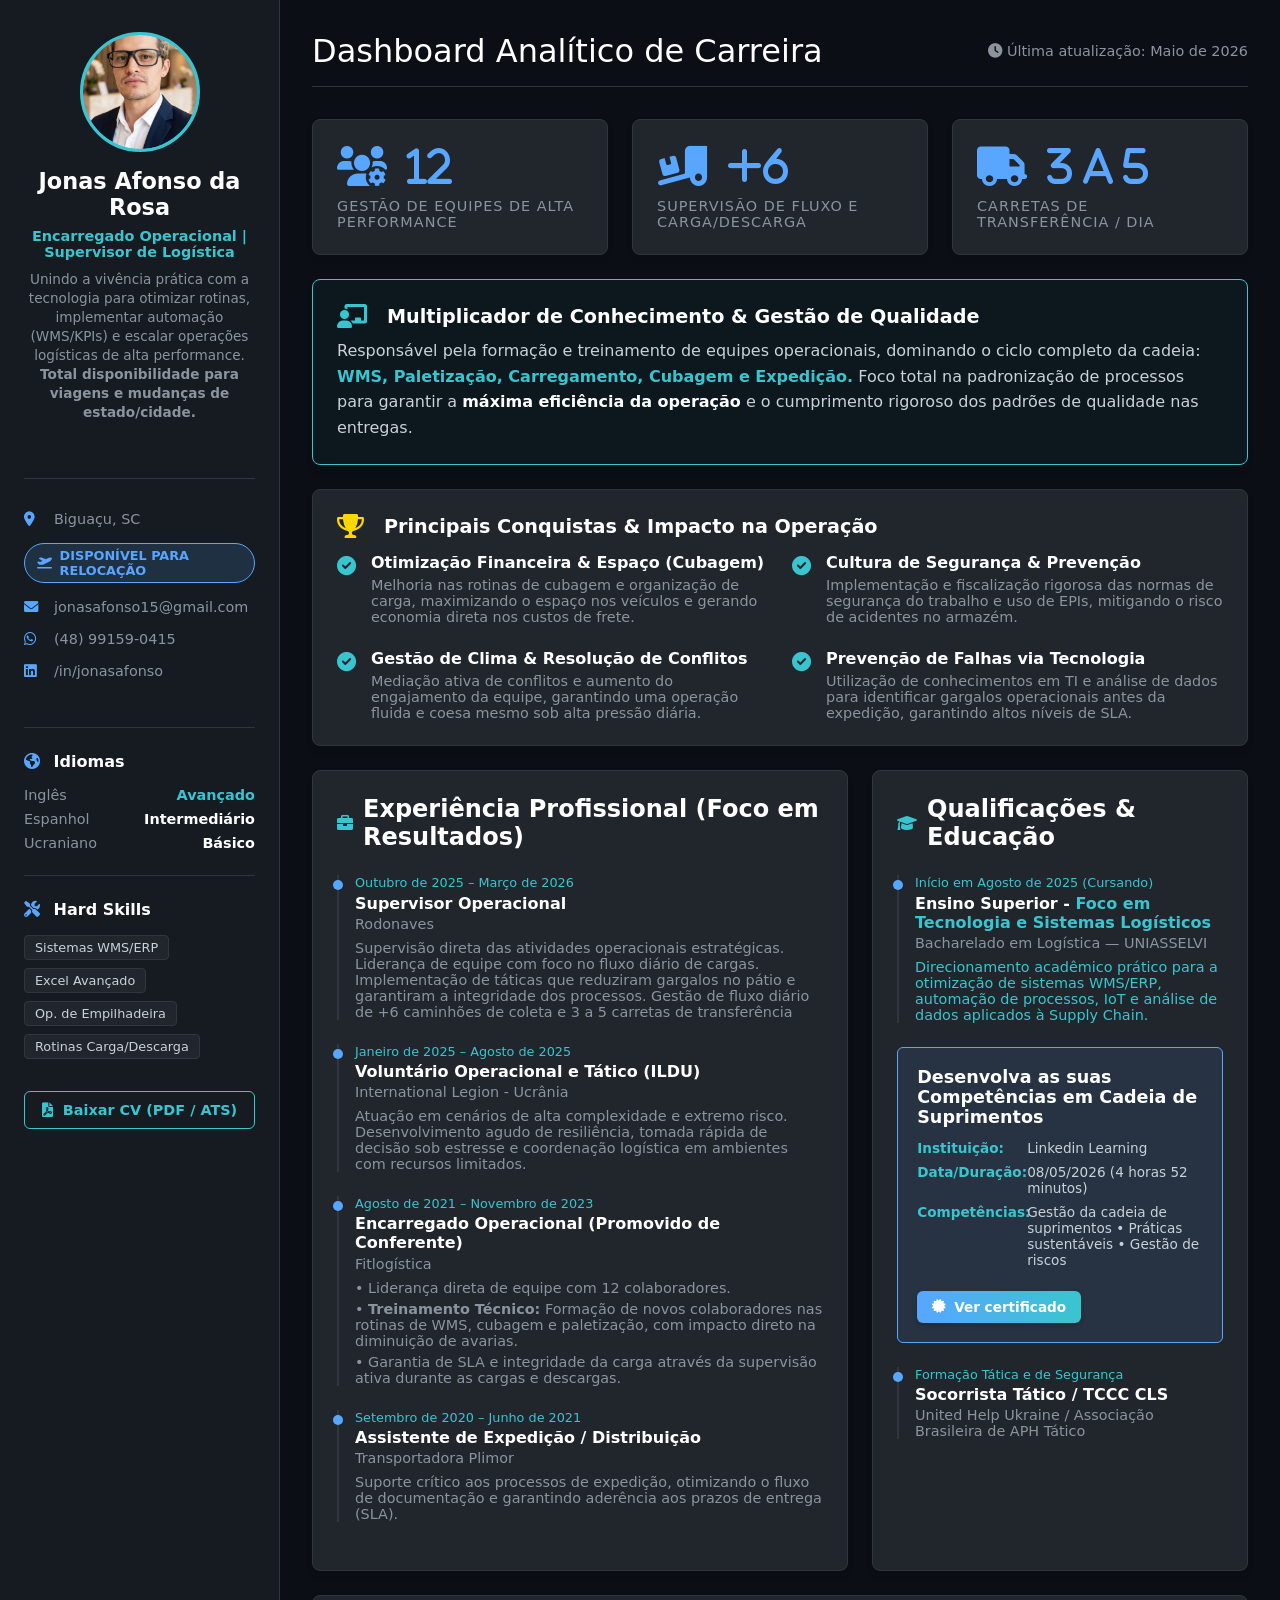
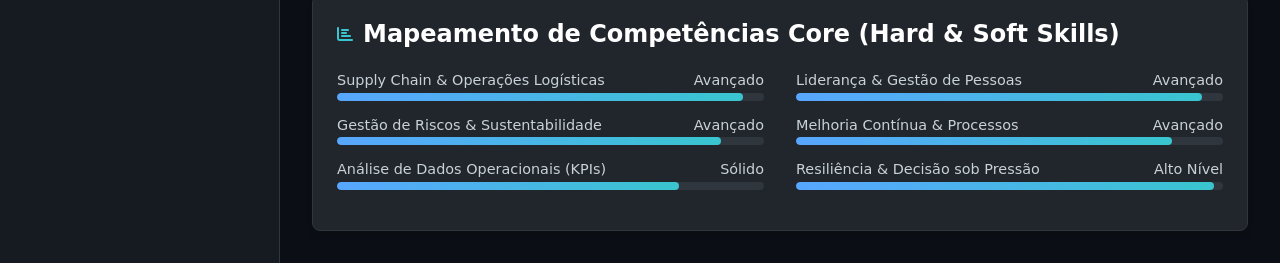
==== commit f05a92d2: "Update index.html" ====
--- a/index.html
+++ b/index.html
@@ -53,7 +53,7 @@
             </div>
         </div>
         
-        <a href="seu-curriculo-texto.pdf" class="btn-download" target="_blank" title="Versão otimizada para sistemas de RH" style="margin-top: 2rem;">
+        <a href="curriculo.html" class="btn-download" target="_blank" title="Versão otimizada para sistemas de RH" style="margin-top: 2rem;">
             <i class="fa-solid fa-file-pdf"></i> Baixar CV (PDF / ATS)
         </a>
     </aside>
--- a/style.css
+++ b/style.css
@@ -1,851 +1,415 @@
-:root {
-  --primary: #003366;
-  --accent: #00c2cb;
-  --bg: #f8fafc;
-  --text: #1e293b;
-  --trunk-color: #cbd5e1;
-  --ukraine-blue: #0057b7;
-  --ukraine-yellow: #ffd700;
-  --glass: rgba(255, 255, 255, 0.8);
-  --glass-border: rgba(255, 255, 255, 0.3);
-}
-
-* {
-    -webkit-user-select: none;  
-    -moz-user-select: none;     
-    -ms-user-select: none;      
-    user-select: none;          
-    -webkit-touch-callout: none; 
-}
-
-input, textarea {
-    -webkit-user-select: text;
-    user-select: text;
-}
-
-body {
-  font-family: "Inter", sans-serif;
-  user-select: none; 
-  margin: 0;
-  background: var(--bg);
-  color: var(--text);
-  overflow-x: hidden;
-  background-image: radial-gradient(
-    circle at 2px 2px,
-    #e2e8f0 1px,
-    transparent 0
-  );
-  background-size: 40px 40px;
-
-}
-
-#bg-overlay {
-  position: fixed;
-  top: 0;
-  left: 0;
-  width: 100%;
-  height: 100%;
-  background: rgba(15, 23, 42, 0);
-  z-index: 5;
-  pointer-events: none;
-  transition: background 0.6s ease;
-  backdrop-filter: blur(0px);
-}
-
-.container {
-  max-width: 1200px;
-  margin: 0 auto;
-  padding: 20px;
-  position: relative;
-  z-index: 10;
-}
-
-
-header {
-  text-align: center;
-  padding: 80px 0 40px;
-}
-
-.photo-circle {
-  width: 170px;
-  height: 170px;
-  border-radius: 50%;
-  border: 6px solid #fff;
-  margin: 0 auto 30px;
-  overflow: hidden;
-  box-shadow: 0 20px 40px rgba(0, 0, 0, 0.1);
-  position: relative;
-}
-
-.photo-circle img {
-  width: 100%;
-  height: 100%;
-  object-fit: cover;
-}
-
-h1 {
-  font-family: "Montserrat", sans-serif;
-  font-weight: 800;
-  font-size: 2.8rem;
-  letter-spacing: -1px;
-}
-
-
-.tree-container {
-  position: relative;
-  padding: 100px 0;
-}
-
-.trunk {
-  position: absolute;
-  left: 50%;
-  top: 0;
-  bottom: 0;
-  width: 4px;
-  background: linear-gradient(
-    to bottom,
-    var(--trunk-color),
-    var(--primary),
-    var(--trunk-color)
-  );
-  transform: translateX(-50%);
-  z-index: 1;
-  border-radius: 10px;
-  opacity: 0.4;
-}
-
-.node-wrapper {
-  width: 100%;
-  display: block;
-  clear: both;
-  position: relative;
-  margin-bottom: 150px;
-  
-  min-height: 180px;
-  opacity: 0;
-  transform: translateY(50px);
-  transition: all 0.3s ease-out;
-}
-
-.node {
-  width: 42%;
-  position: relative;
-  z-index: 20;
-}
-
-.node-left {
-  float: left;
-  text-align: right;
-}
-
-.node-right {
-  float: right;
-  text-align: left;
-}
-
-
-.content-box {
-  background: #fff;
-  padding: 30px;
-  border-radius: 20px;
-  box-shadow: 0 10px 25px rgba(0, 0, 0, 0.03);
-  cursor: pointer;
-  transition: all 0.5s cubic-bezier(0.2, 1, 0.3, 1);
-  border: 1px solid rgba(0, 0, 0, 0.05);
-  position: relative;
-  overflow: visible !important;
-  z-index: 21;
-}
-
-.content-box::before {
-  content: "";
-  position: absolute;
-  top: -1px;
-  left: 7.5px;
-  width: 97%;
-  height: 6px;
-  background: var(--primary);
-  border-radius: 20px 20px 0 0;
-  box-shadow: 0 -2px 12px rgba(8, 14, 87, 0.5);
-}
-
-.content-box:hover {
-  transform: translateY(-10px) scale(1.02);
-  z-index: 1001;
-  box-shadow: 0 40px 80px rgba(0, 0, 0, 0.12);
-}
-
-
-.invasion-card {
-  position: absolute;
-  background: rgba(255, 255, 255, 0.82);
-  backdrop-filter: blur(15px);
-  -webkit-backdrop-filter: blur(15px);
-  padding: 22px;
-  border-radius: 20px;
-  width: 290px;
-  box-shadow: 0 25px 50px rgba(0, 0, 0, 0.15);
-  opacity: 0;
-  pointer-events: none;
-  transition: all 0.7s cubic-bezier(0.2, 1, 0.3, 1);
-  z-index: 9999;
-  border: 1px solid rgba(255, 255, 255, 0.4);
-}
-
-.invasion-card strong {
-  color: var(--primary);
-  display: block;
-  margin-bottom: 4px;
-}
-
-.invasion-card i {
-  color: var(--accent);
-  font-size: 1.2rem;
-  margin-bottom: 10px;
-  display: block;
-}
-
-
-.node-right .inv-atividades {
-  top: -150px;
-  
-  right: 147%;
-}
-
-.node-right .inv-saida {
-  top: 50%;
-  transform: translateY(-50%) scale(0.9);
-  right: 160%;
-  
-}
-
-.node-right .inv-conhecimento {
-  bottom: -150px;
-  
-  right: 147%;
-}
-
-
-.node-left .inv-atividades {
-  top: -150px;
-  left: 147%;
-}
-
-.node-left .inv-saida {
-  top: 50%;
-  transform: translateY(-50%) scale(0.9);
-  left: 160%;
-  
-}
-
-.node-left .inv-conhecimento {
-  bottom: -150px;
-  left: 147%;
-}
-
-
-.rodonaves-node .invasion-card {
-  width: 320px;
-  
-  padding: 22px;
-  
-}
-
-
-.rodonaves-node .node-right .inv-atividades {
-  top: -160px;
-  
-}
-
-.rodonaves-node .node-right .inv-conhecimento {
-  bottom: -160px;
-  
-}
-
-.rodonaves-node .node-right .inv-saida {
-  right: 155%;
-}
-
-
-.content-box:hover .invasion-card {
-  opacity: 1;
-  pointer-events: auto;
-  
-}
-
-
-.content-box:hover .inv-saida {
-  transform: translateY(-50%) scale(1);
-}
-
-
-.content-box:hover .inv-atividades,
-.content-box:hover .inv-conhecimento {
-  transform: scale(1);
-}
-
-.node-right .content-box:hover .inv-saida {
-  transform: translateY(-50%) scale(1);
-}
-
-.node-left .content-box:hover .inv-saida {
-  transform: translateY(-50%) scale(1);
-}
-
-
-.tactical-node .content-box {
-  background: #0f172a;
-  color: #f1f5f9;
-  border: 1px solid rgba(255, 255, 255, 0.1);
-  position: relative;
-  overflow: visible !important;
-}
-
-.tactical-node .content-box::before {
-  top: -1px;
-  left: 7.5px;
-  width: 97%;
-  background: var(--ukraine-blue);
-}
-
-.tactical-node .content-box::after {
-  content: "";
-  position: absolute;
-  bottom: -1px;
-  left: 7.5px;
-  width: 97%;
-  height: 5px;
-  background: var(--ukraine-yellow);
-  border-radius: 0 0 30px 30px;
-  z-index: 1;
-}
-
-.tactical-node .content-box {
-  background: #0f172a;
-  
-  color: #f1f5f9;
-  box-shadow: 0 10px 30px rgba(0, 0, 0, 0.2);
-}
-
-
-.tactical-node .invasion-card {
-  background: rgba(15, 23, 42, 0.95);
-  
-  backdrop-filter: blur(15px);
-  border: 1px solid rgba(255, 255, 255, 0.1);
-  border-left: 5px solid #ffd700;
-  
-  color: #f8fafc;
-  box-shadow: 0 20px 40px rgba(0, 0, 0, 0.5);
-}
-
-
-.tactical-node .invasion-card strong {
-  color: #ffd700;
-  
-  font-size: 1rem;
-  display: block;
-  margin-bottom: 6px;
-  letter-spacing: 0.5px;
-}
-
-.tactical-node .invasion-card i {
-  color: #0057b7;
-  
-  width: 555px;
-  height: 16px;
-  display: flex;
-  align-items: center;
-  justify-content: center;
-  border-radius: 8px;
-  margin-bottom: 12px;
-}
-
-
-.tactical-node .invasion-card span,
-.tactical-node .invasion-card p {
-  color: rgba(241, 245, 249, 0.85);
-  
-  font-weight: 300;
-  line-height: 1.6;
-}
-
-.date-badge {
-  font-size: 0.75rem;
-  font-weight: 700;
-  color: var(--accent);
-  text-transform: uppercase;
-  letter-spacing: 1px;
-  margin-bottom: 8px;
-  display: block;
-}
-
-.wa-button {
-  position: fixed;
-  bottom: 30px;
-  right: 30px;
-  background: #25d366;
-  color: white;
-  width: 60px;
-  height: 60px;
-  border-radius: 50%;
-  display: flex;
-  align-items: center;
-  justify-content: center;
-  font-size: 1.8rem;
-  box-shadow: 0 10px 25px rgba(37, 211, 102, 0.3);
-  transition: 0.3s;
-  z-index: 2000;
-  text-decoration: none;
-}
-
-.wa-button:hover {
-  transform: scale(1.1);
-}
-
-@media (max-width: 900px) {
-  .trunk {
-    left: 20px;
-  }
-
-  .node {
-    width: 85% !important;
-    float: right !important;
-  }
-
-  .invasion-card {
-    position: relative !important;
-    width: 100% !important;
-    left: 0 !important;
-    right: 0 !important;
-    top: 0 !important;
-    transform: none !important;
-    opacity: 1 !important;
-    display: none;
-    margin-top: 15px;
-  }
-
-  .content-box:hover .invasion-card {
-    display: block;
-  }
-}
-
-.arsenal-container {
-  max-width: 1100px;
-  margin: 40px auto;
-  padding: 0 20px;
-}
-
-.arsenal-grid {
-  display: grid;
-  grid-template-columns: repeat(auto-fit, minmax(280px, 1fr));
-  gap: 25px;
-  justify-content: center;
-}
-
-.arsenal-card {
-  background: #ffffff;
-  padding: 30px;
-  border-radius: 24px;
-  display: flex;
-  flex-direction: column;
-  align-items: center;
-  text-align: center;
-  box-shadow: 0 10px 30px rgba(0, 0, 0, 0.04);
-  border: 1px solid rgba(0, 0, 0, 0.05);
-  transition:
-    transform 0.3s ease,
-    box-shadow 0.3s ease;
-}
-
-.arsenal-card:hover {
-  transform: translateY(-5px);
-  box-shadow: 0 20px 40px rgba(0, 51, 102, 0.08);
-  border-color: var(--accent);
-}
-
-.arsenal-icon {
-  width: 60px;
-  height: 60px;
-  background: rgba(0, 194, 203, 0.1);
-  color: var(--accent);
-  border-radius: 16px;
-  display: flex;
-  align-items: center;
-  justify-content: center;
-  font-size: 1.5rem;
-  margin-bottom: 20px;
-}
-
-.arsenal-info h4 {
-  font-family: "Montserrat", sans-serif;
-  font-size: 1.1rem;
-  margin-bottom: 10px;
-  color: var(--primary);
-}
-
-.arsenal-info p {
-  font-size: 0.9rem;
-  color: #64748b;
-  line-height: 1.5;
-}
-
-.arsenal-card i.fa-language {
-    color: var(--accent);
-    transform: scale(1.1);
-}
-
-
-@media (max-width: 768px) {
-  .arsenal-grid {
-    grid-template-columns: 1fr;
-  }
-}
-
-.bio-container {
-  max-width: 850px;
-  margin: 0 auto 60px;
-  text-align: center;
-  padding: 0 20px;
-}
-
-.bio-title {
-  font-family: "Montserrat", sans-serif;
-  font-weight: 700;
-  font-size: 1.8rem;
-  color: var(--primary);
-  margin-bottom: 20px;
-  letter-spacing: -0.5px;
-  line-height: 1.3;
-}
-
-.bio-text {
-  font-family: "Inter", sans-serif;
-  font-size: 1.15rem;
-  color: #475569;
-  line-height: 1.8;
-  font-weight: 400;
-}
-
-.bio-text strong {
-  color: var(--primary);
-  font-weight: 600;
-}
-
-
-@media (max-width: 768px) {
-  .bio-title {
-    font-size: 1.5rem;
-  }
-
-  .bio-text {
-    font-size: 1.05rem;
-  }
-}
-
-
-.watermarks-container {
-  position: absolute;
-  top: 0;
-  left: 0;
-  width: 100%;
-  bottom: 0;
-  
-  pointer-events: none;
-  z-index: 0;
-  
-  overflow: hidden;
-}
-
-.watermarks-container i {
-  position: absolute;
-  color: rgba(226, 232, 240, 0.4);
-  
-  font-size: 15rem;
-  
-  filter: blur(1px);
-  
-  user-select: none;
-}
-
-
-
-
-.wm-1 {
-  top: 5%;
-  left: -5%;
-  transform: rotate(-15deg);
-}
-
-
-.wm-2 {
-  top: 15%;
-  right: -5%;
-  transform: rotate(10deg);
-  font-size: 18rem !important;
-}
-
-
-.wm-3 {
-  top: 35%;
-  left: 10%;
-  transform: rotate(-5deg);
-  opacity: 0.3;
-}
-
-
-.wm-4 {
-  top: 55%;
-  right: 5%;
-  transform: rotate(20deg);
-}
-
-
-.wm-5 {
-  top: 75%;
-  left: -2%;
-  transform: rotate(-10deg);
-}
-
-
-.wm-6 {
-  top: 90%;
-  right: 10%;
-  transform: rotate(15deg);
-}
-
-
-.wm-7 {
-  top: 50%;
-  
-  right: 80%;
-  transform: rotate(-10deg);
-  font-size: 20rem !important;
-  opacity: 0.5;
-  
-}
-
-
-.wm-8 {
-  top: 52%;
-  left: 41%;
-  transform: rotate(20deg);
-  font-size: 10rem !important;
-  opacity: 0.5;
-}
-
-
-@media (max-width: 768px) {
-  .watermarks-container {
-    display: none;
-  }
-}
-
-
-body {
-  position: relative;
-  min-height: 100vh;
-}
-
-.academic-focus {
-  max-width: 1100px;
-  margin: 60px auto;
-  padding: 0 20px;
-  margin-top: 20px;
-  
-  margin-bottom: 40px;
-  
-}
-
-.academic-content {
-  background: linear-gradient(135deg, #ffffff 0%, #f1f5f9 100%);
-  border-radius: 30px;
-  padding: 40px;
-  display: flex;
-  align-items: center;
-  gap: 30px;
-  border: 1px solid rgba(0, 51, 102, 0.08);
-  position: relative;
-  box-shadow: 0 15px 35px rgba(0, 0, 0, 0.03);
-}
-
-.academic-badge {
-  background: var(--primary);
-  color: white;
-  padding: 10px 20px;
-  border-radius: 50px;
-  font-weight: 700;
-  font-size: 0.9rem;
-  font-family: "Montserrat", sans-serif;
-}
-
-.academic-info h3 {
-  font-family: "Montserrat", sans-serif;
-  color: var(--primary);
-  font-size: 1.5rem;
-  margin: 10px 0;
-}
-
-.academic-info p {
-  color: #475569;
-  line-height: 1.7;
-  font-size: 1.05rem;
-  margin: 0;
-}
-
-.academic-icon {
-  font-size: 3.5rem;
-  color: rgba(0, 51, 102, 0.05);
-  
-  position: absolute;
-  right: 40px;
-  bottom: 20px;
-}
-
-
-@media (max-width: 768px) {
-  .academic-content {
-    flex-direction: column;
-    text-align: center;
-    padding: 30px;
-  }
-
-  .academic-icon {
-    display: none;
-  }
-}
-
-
-
-.branch-line {
-  position: absolute;
-  top: 55px;
-  
-  height: 2px;
-  background: var(--trunk-color);
-  z-index: 5;
-  
-  width: 95px;
-  pointer-events: none;
-  
-}
-
-
-.node-left .branch-line {
-  right: -95px;
-  
-}
-
-.node-right .branch-line {
-  left: -95px;
-}
-
-
-.node-left .branch-line::after {
-  right: -6px;
-}
-
-.node-right .branch-line::after {
-  left: -6px;
-}
-
-
-.node-wrapper,
-.node,
-.content-box {
-  overflow: visible !important;
-}
-
-.btn-cv-top {
-  margin-top: -150px;
-  padding: 12px 25px;
-  background: transparent;
-  border: 2px solid var(--accent);
-  color: var(--primary);
-  text-decoration: none;
-  border-radius: 50px;
-  font-family: "Montserrat", sans-serif;
-  font-weight: 600;
-  transition: all 0.3s ease;
-  display: inline-block;
-}
-
-.btn-cv-top:hover {
-  background: var(--accent);
-  color: var(--bg);
-  box-shadow: 0 0 20px rgba(0, 194, 203, 0.5);
-}
-
-.final-checkpoint {
-  display: flex;
-  justify-content: center;
-  margin-top: -150px;
-  
-  padding-bottom: 100px;
-  position: relative;
-  z-index: 20;
-}
-
-.checkpoint-card {
-  background: white;
-  margin-top: 120px;
-  padding: 40px;
-  border-radius: 30px;
-  text-align: center;
-  box-shadow: 0 20px 50px rgba(0, 0, 0, 0.1);
-  border: 1px solid rgba(0, 51, 102, 0.1);
-  max-width: 400px;
-}
-
-.btn-cv-main {
-  display: inline-block;
-  margin-top: 20px;
-  padding: 15px 35px;
-  background: var(--primary);
-  color: white;
-  text-decoration: none;
-  border-radius: 12px;
-  font-weight: 700;
-  transition: transform 0.3s ease;
-}
-
-.btn-cv-main:hover {
-  transform: scale(1.05);
-  background: #004080;
-}
-
-
-.site-footer {
-    text-align: center;
-    padding: 20px 0 40px;
-    background: #fff;
-    border-top: 1px solid rgba(0, 0, 0, 0.05);
-    position: relative;
-    z-index: 10;
-}
-
-.footer-content p {
-    font-family: 'Inter', sans-serif;
-    font-size: 0.95rem;
-    color: #64748b;
-    margin: 5px 0;
-}
-
-.footer-content i {
-    color: var(--accent);
-    margin: 0 4px;
-}
-
-.copyright-notice {
-    font-size: 0.8rem !important;
-    opacity: 0.6;
-    text-transform: uppercase;
-    letter-spacing: 1px;
-}
-
-
-@media (max-width: 768px) {
-    .site-footer {
-        padding-bottom: 100px; 
-    }
-}
+        :root {
+            --bg-color: #0b0e14;
+            --sidebar-bg: #161b22;
+            --card-bg: #21262d;
+            --text-main: #c9d1d9;
+            --text-muted: #8b949e;
+            --accent-blue: #58a6ff;
+            --accent-cyan: #39c5cf;
+            --border-color: #30363d;
+        }
+
+        * {
+            box-sizing: border-box;
+            margin: 0;
+            padding: 0;
+            font-family: 'Segoe UI', system-ui, -apple-system, sans-serif;
+        }
+
+        body {
+            background-color: var(--bg-color);
+            color: var(--text-main);
+            display: flex;
+            min-height: 100vh;
+        }
+        .sidebar {
+            width: 280px;
+            background-color: var(--sidebar-bg);
+            border-right: 1px solid var(--border-color);
+            padding: 2rem 1.5rem;
+            display: flex;
+            flex-direction: column;
+        }
+
+        .profile-section {
+            text-align: center;
+            margin-bottom: 2rem;
+            padding-bottom: 2rem;
+            border-bottom: 1px solid var(--border-color);
+        }
+
+        .profile-pic {
+            width: 120px;
+            height: 120px;
+            background: linear-gradient(135deg, var(--accent-blue), var(--accent-cyan));
+            border-radius: 50%;
+            margin: 0 auto 1rem;
+            display: flex;
+            align-items: center;
+            justify-content: center;
+            font-size: 3rem;
+            color: #fff;
+            border: 4px solid var(--card-bg);
+        }
+
+        .profile-name {
+            font-size: 1.4rem;
+            color: #fff;
+            margin-bottom: 0.5rem;
+        }
+
+        .profile-title {
+            color: var(--accent-cyan);
+            font-size: 0.9rem;
+            font-weight: 600;
+        }
+
+        .contact-info {
+            list-style: none;
+            font-size: 0.9rem;
+        }
+
+        .contact-info li {
+            margin-bottom: 1rem;
+            display: flex;
+            align-items: center;
+            color: var(--text-muted);
+        }
+
+        .contact-info i {
+            margin-right: 10px;
+            color: var(--accent-blue);
+            width: 20px;
+        }
+
+        .main-content {
+            flex: 1;
+            padding: 2rem;
+            overflow-y: auto;
+        }
+
+        header {
+            margin-bottom: 2rem;
+            display: flex;
+            justify-content: space-between;
+            align-items: center;
+            border-bottom: 1px solid var(--border-color);
+            padding-bottom: 1rem;
+        }
+
+        header h1 {
+            color: #fff;
+            font-weight: 400;
+        }
+
+        .dashboard-grid {
+            display: grid;
+            grid-template-columns: repeat(12, 1fr);
+            gap: 1.5rem;
+        }
+
+        .card {
+            background-color: var(--card-bg);
+            border: 1px solid var(--border-color);
+            border-radius: 8px;
+            padding: 1.5rem;
+            box-shadow: 0 4px 6px rgba(0, 0, 0, 0.1);
+        }
+
+        .card-header {
+            display: flex;
+            align-items: center;
+            margin-bottom: 1.5rem;
+            color: #fff;
+        }
+
+        .card-header i {
+            margin-right: 10px;
+            color: var(--accent-cyan);
+        }
+
+        .kpi-card {
+            grid-column: span 4;
+            display: flex;
+            flex-direction: column;
+            justify-content: center;
+        }
+
+        .kpi-value {
+            font-size: 2.5rem;
+            font-weight: bold;
+            color: var(--accent-blue);
+            margin-bottom: 0.5rem;
+        }
+
+        .kpi-label {
+            color: var(--text-muted);
+            font-size: 0.9rem;
+            text-transform: uppercase;
+            letter-spacing: 1px;
+        }
+
+        .experience-section {
+            grid-column: span 7;
+        }
+
+        .education-section {
+            grid-column: span 5;
+        }
+
+        .timeline-item {
+            margin-bottom: 1.5rem;
+            padding-left: 1rem;
+            border-left: 2px solid var(--border-color);
+            position: relative;
+        }
+
+        .timeline-item::before {
+            content: '';
+            position: absolute;
+            left: -6px;
+            top: 5px;
+            width: 10px;
+            height: 10px;
+            background-color: var(--accent-blue);
+            border-radius: 50%;
+        }
+
+        .timeline-date {
+            font-size: 0.8rem;
+            color: var(--accent-cyan);
+            margin-bottom: 0.2rem;
+        }
+
+        .timeline-title {
+            color: #fff;
+            font-weight: 600;
+            margin-bottom: 0.2rem;
+        }
+
+        .timeline-company {
+            font-size: 0.9rem;
+            color: var(--text-muted);
+        }
+
+        .certificate-box {
+            background: rgba(88, 166, 255, 0.1);
+            border: 1px solid var(--accent-blue);
+            border-radius: 6px;
+            padding: 1.2rem;
+            margin-bottom: 1.5rem;
+        }
+
+        .cert-title {
+            color: #fff;
+            font-weight: bold;
+            margin-bottom: 0.8rem;
+            font-size: 1.1rem;
+        }
+
+        .cert-detail {
+            font-size: 0.85rem;
+            margin-bottom: 0.5rem;
+            display: flex;
+            align-items: flex-start;
+        }
+
+        .cert-detail strong {
+            color: var(--accent-cyan);
+            width: 110px;
+            flex-shrink: 0;
+        }
+
+        .skills-section {
+            grid-column: span 12;
+        }
+
+        .skill-bar-container {
+            margin-bottom: 1rem;
+        }
+
+        .skill-info {
+            display: flex;
+            justify-content: space-between;
+            margin-bottom: 0.3rem;
+            font-size: 0.9rem;
+        }
+
+        .progress-bg {
+            background-color: var(--border-color);
+            height: 8px;
+            border-radius: 4px;
+            overflow: hidden;
+        }
+
+        .progress-fill {
+            background: linear-gradient(90deg, var(--accent-blue), var(--accent-cyan));
+            height: 100%;
+            border-radius: 4px;
+        }
+
+        @media (max-width: 1024px) {
+            .kpi-card {
+                grid-column: span 6;
+            }
+
+            .experience-section,
+            .education-section {
+                grid-column: span 12;
+            }
+        }
+
+        @media (max-width: 768px) {
+            body {
+                flex-direction: column;
+            }
+
+            .sidebar {
+                width: 100%;
+                border-right: none;
+                border-bottom: 1px solid var(--border-color);
+            }
+
+            .kpi-card {
+                grid-column: span 12;
+            }
+        }
+
+        
+        .cert-hover-container {
+            position: relative;
+            display: inline-block;
+            margin-top: 15px;
+        }
+
+        .view-cert-btn {
+            background: linear-gradient(90deg, var(--accent-blue), var(--accent-cyan));
+            color: #fff;
+            padding: 8px 15px;
+            border-radius: 6px;
+            font-size: 0.85rem;
+            font-weight: 600;
+            cursor: default;
+            display: inline-flex;
+            align-items: center;
+            gap: 8px;
+            box-shadow: 0 2px 5px rgba(0, 0, 0, 0.2);
+            transition: transform 0.2s ease;
+        }
+
+        .view-cert-btn:hover {
+            transform: scale(1.02);
+        }
+
+        .cert-image-preview {
+            display: none;
+            
+            position: absolute;
+            bottom: 130%;
+            
+            left: 0;
+            width: 450px;
+            
+            background-color: var(--card-bg);
+            border: 2px solid var(--accent-blue);
+            border-radius: 8px;
+            padding: 10px;
+            box-shadow: 0 15px 35px rgba(0, 0, 0, 0.6);
+            z-index: 1000;
+            animation: fadeIn 0.3s ease;
+        }
+
+        .cert-image-preview img {
+            width: 100%;
+            height: auto;
+            border-radius: 4px;
+            display: block;
+        }
+
+        
+        .cert-hover-container:hover .cert-image-preview {
+            display: block;
+        }
+
+        
+        @keyframes fadeIn {
+            from {
+                opacity: 0;
+                transform: translateY(10px);
+            }
+
+            to {
+                opacity: 1;
+                transform: translateY(0);
+            }
+        }
+
+        
+        @media (max-width: 768px) {
+            .cert-image-preview {
+                width: 280px;
+                
+                bottom: 120%;
+            }
+        }
+
+        
+        .resume-text {
+            color: var(--text-muted);
+            font-size: 0.85rem;
+            text-align: center;
+            margin-bottom: 1.5rem;
+            line-height: 1.4;
+        }
+
+        .btn-download {
+            display: flex;
+            align-items: center;
+            justify-content: center;
+            gap: 10px;
+            background: transparent;
+            border: 1px solid var(--accent-cyan);
+            color: var(--accent-cyan);
+            padding: 10px;
+            border-radius: 6px;
+            text-decoration: none;
+            font-size: 0.9rem;
+            font-weight: 600;
+            transition: all 0.3s ease;
+            margin-top: 1rem;
+        }
+
+        .btn-download:hover {
+            background: rgba(57, 197, 207, 0.1);
+            transform: translateY(-2px);
+        }
+
+        .resume-text {
+            color: var(--text-muted);
+            font-size: 0.85rem;
+            text-align: center;
+            margin-bottom: 1.5rem;
+            line-height: 1.4;
+        }
+
+        .btn-download {
+            display: flex;
+            align-items: center;
+            justify-content: center;
+            gap: 10px;
+            background: transparent;
+            border: 1px solid var(--accent-cyan);
+            color: var(--accent-cyan);
+            padding: 10px;
+            border-radius: 6px;
+            text-decoration: none;
+            font-size: 0.9rem;
+            font-weight: 600;
+            transition: all 0.3s ease;
+            margin-top: 1rem;
+        }
+
+        .btn-download:hover {
+            background: rgba(57, 197, 207, 0.1);
+            transform: translateY(-2px);
+        }
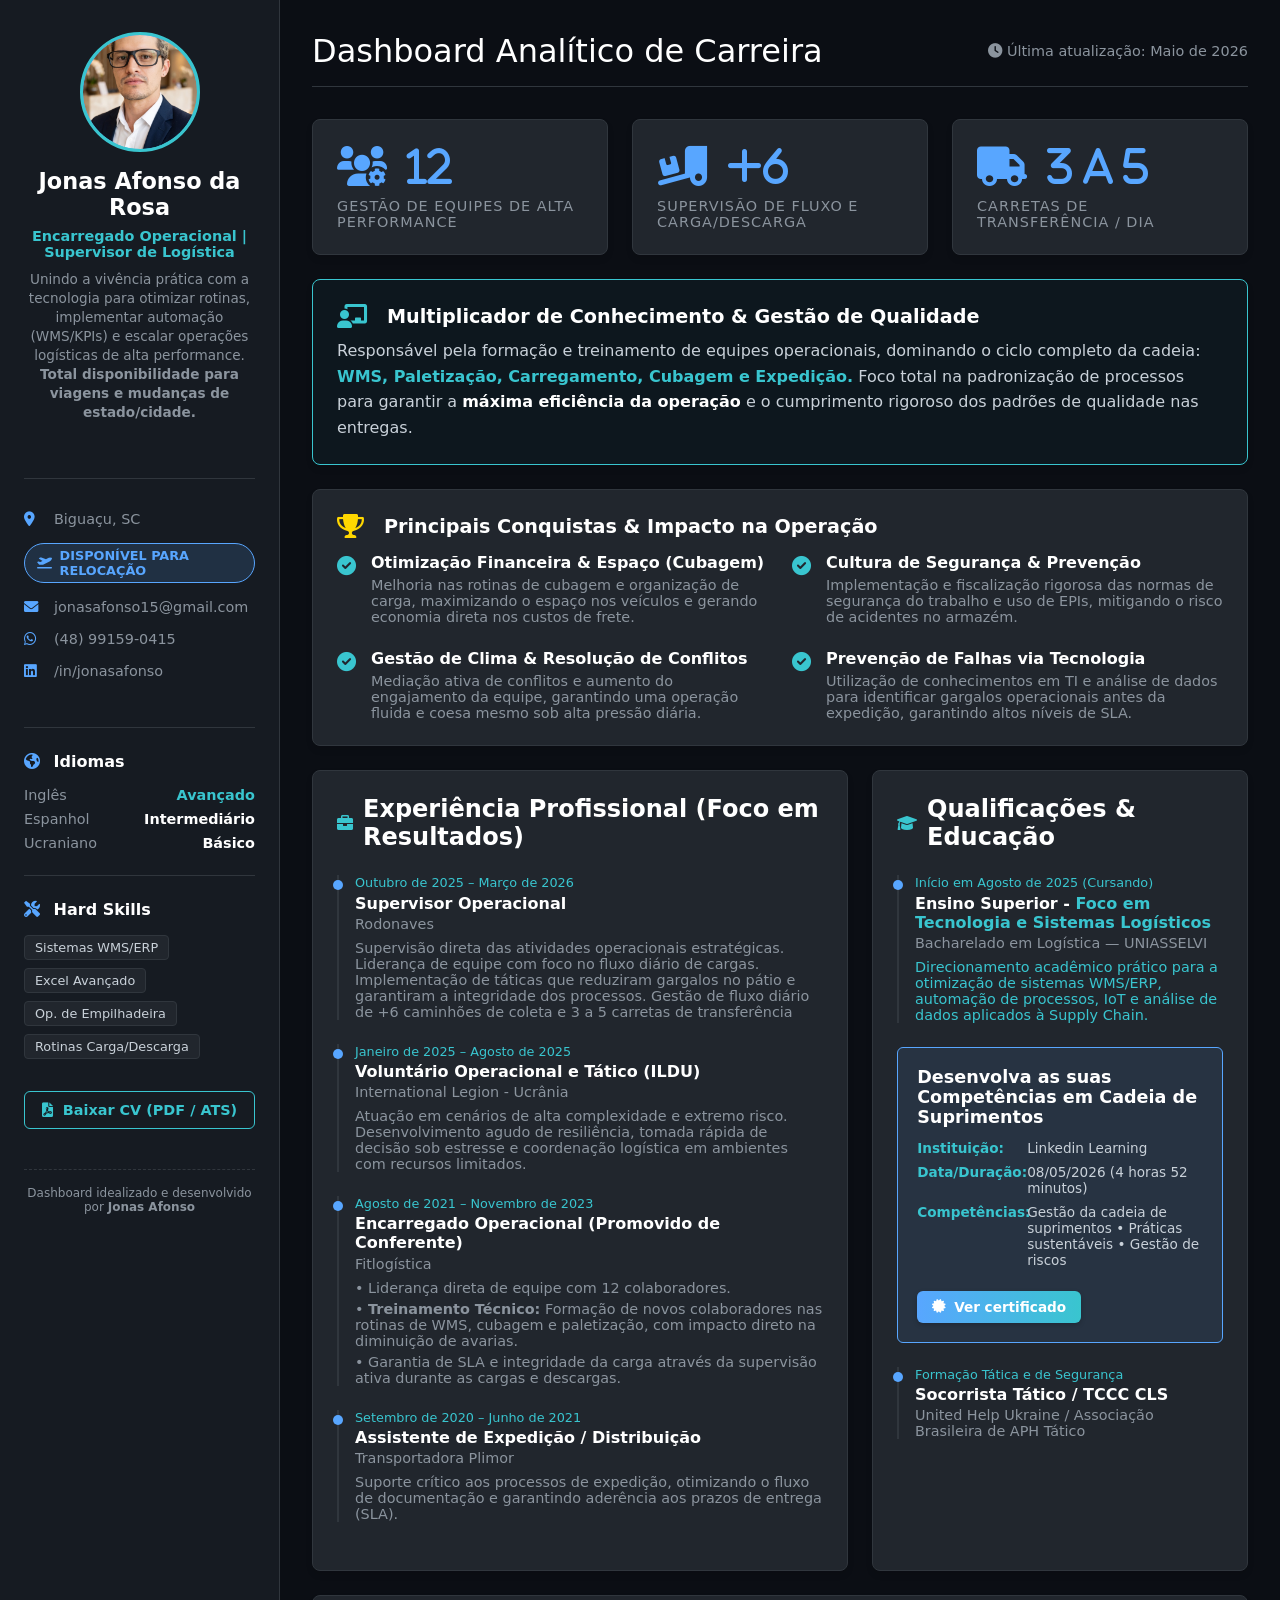
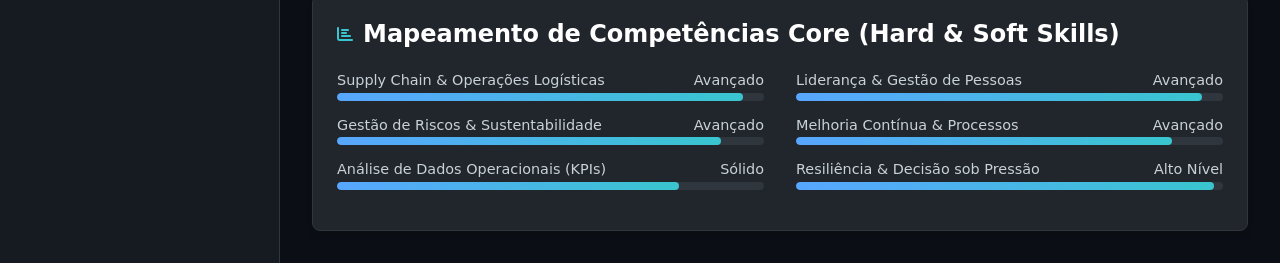
==== commit a34af360: "Update index.html" ====
--- a/index.html
+++ b/index.html
@@ -56,6 +56,10 @@
         <a href="curriculo.html" class="btn-download" target="_blank" title="Versão otimizada para sistemas de RH" style="margin-top: 2rem;">
             <i class="fa-solid fa-file-pdf"></i> Baixar CV (PDF / ATS)
         </a>
+
+        <div style="margin-top: 2.5rem; text-align: center; font-size: 0.75rem; color: var(--text-muted); border-top: 1px dashed var(--border-color); padding-top: 1rem;">
+            <p>Dashboard idealizado e desenvolvido<br>por <strong>Jonas Afonso</strong></p>
+        </div>
     </aside>
 
     <main class="main-content">
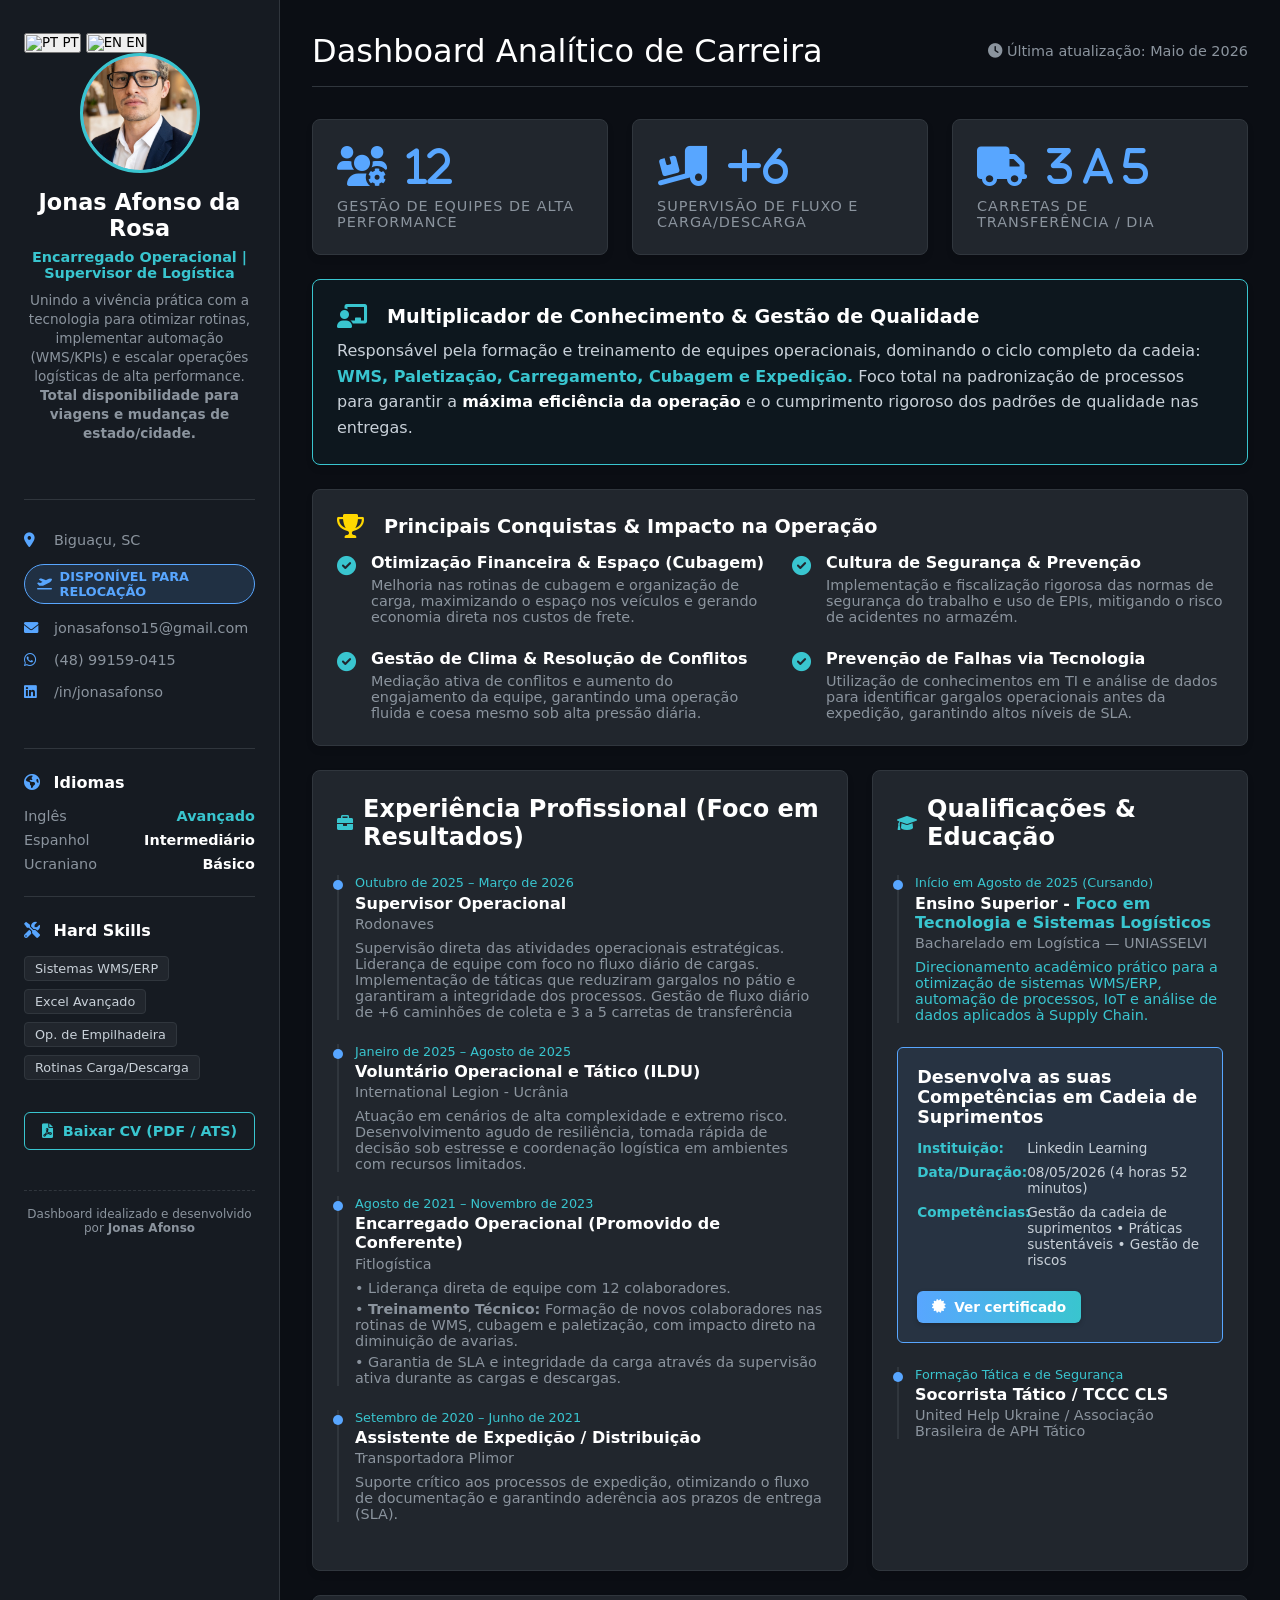
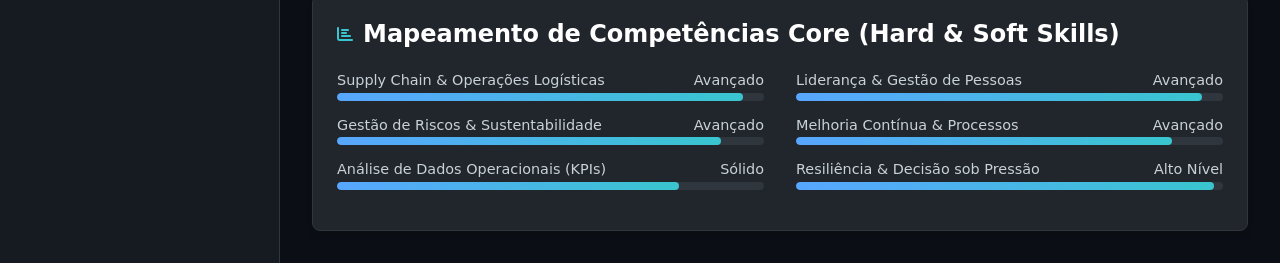
==== commit 1d4bb6db: "Update index.html" ====
--- a/index.html
+++ b/index.html
@@ -10,6 +10,14 @@
 <body>
 
     <aside class="sidebar">
+        <div class="lang-switcher">
+            <button class="lang-btn" onclick="switchLanguage('pt')" id="btn-pt">
+                <img src="https://flagcdn.com/w20/br.png" width="18" alt="PT"> PT
+            </button>
+            <button class="lang-btn" onclick="switchLanguage('en')" id="btn-en">
+                <img src="https://flagcdn.com/w20/us.png" width="18" alt="EN"> EN
+            </button>
+        </div>
         <div class="profile-section">
             <div class="profile-pic" style="padding: 0; overflow: hidden; border: 3px solid var(--accent-cyan);">
                 <img src="jonas.webp" alt="Jonas Afonso da Rosa" style="width: 100%; height: 100%; object-fit: cover; border-radius: 50%;">
@@ -264,6 +272,6 @@
 
         </div>
     </main>
-
+    <script scr="script.js"></script>
 </body>
 </html>
